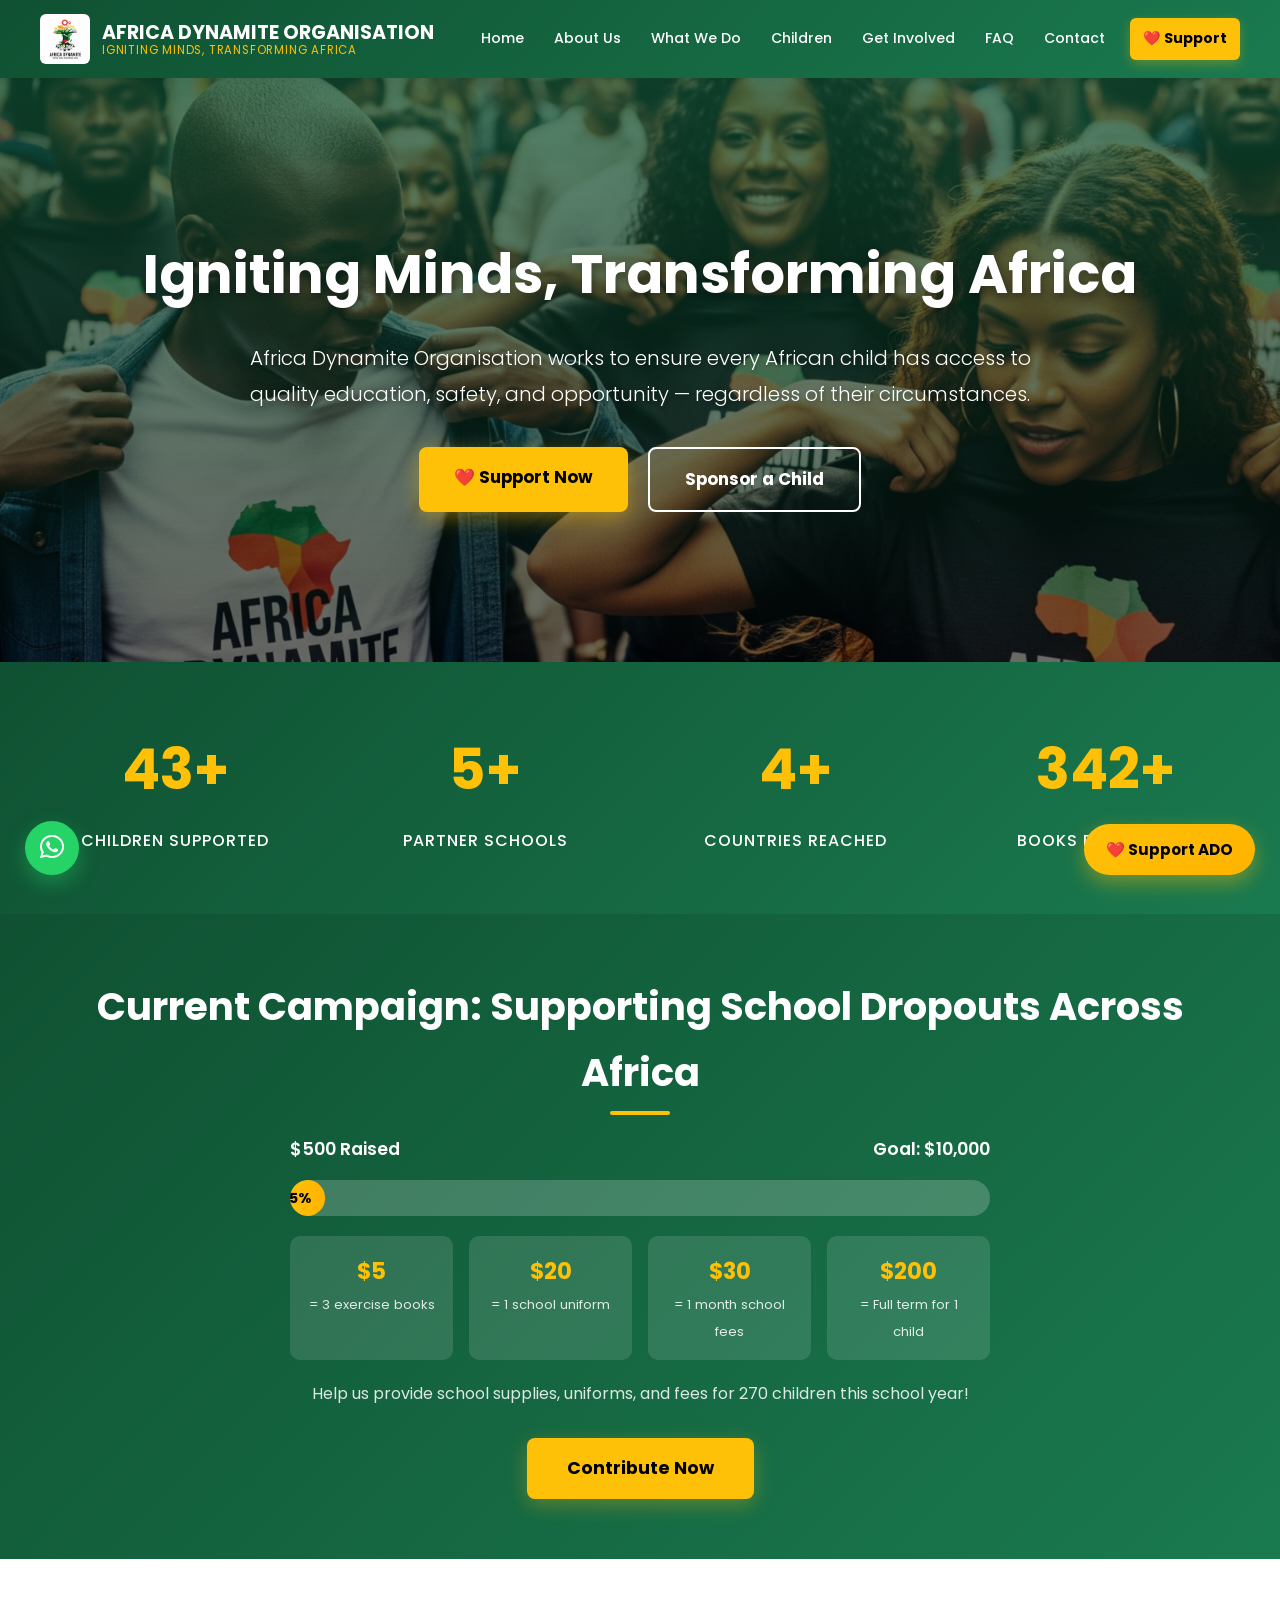
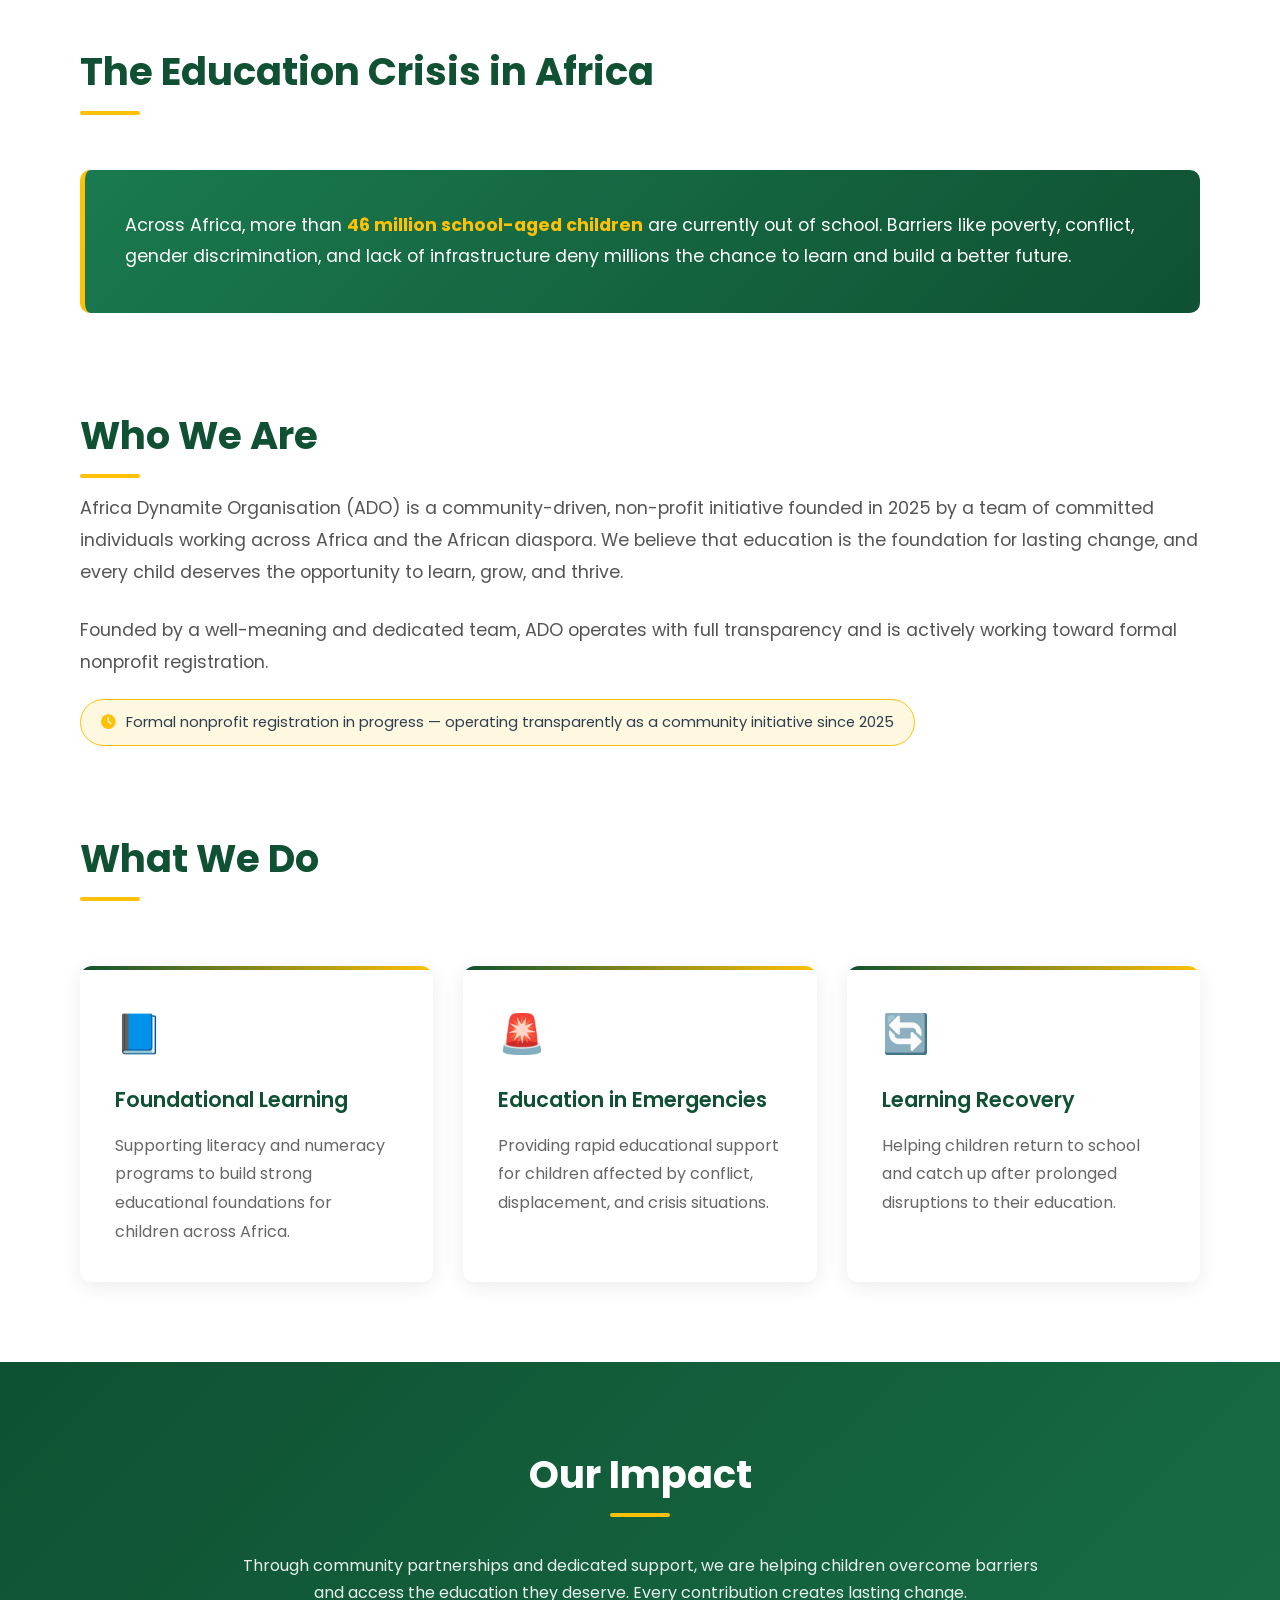
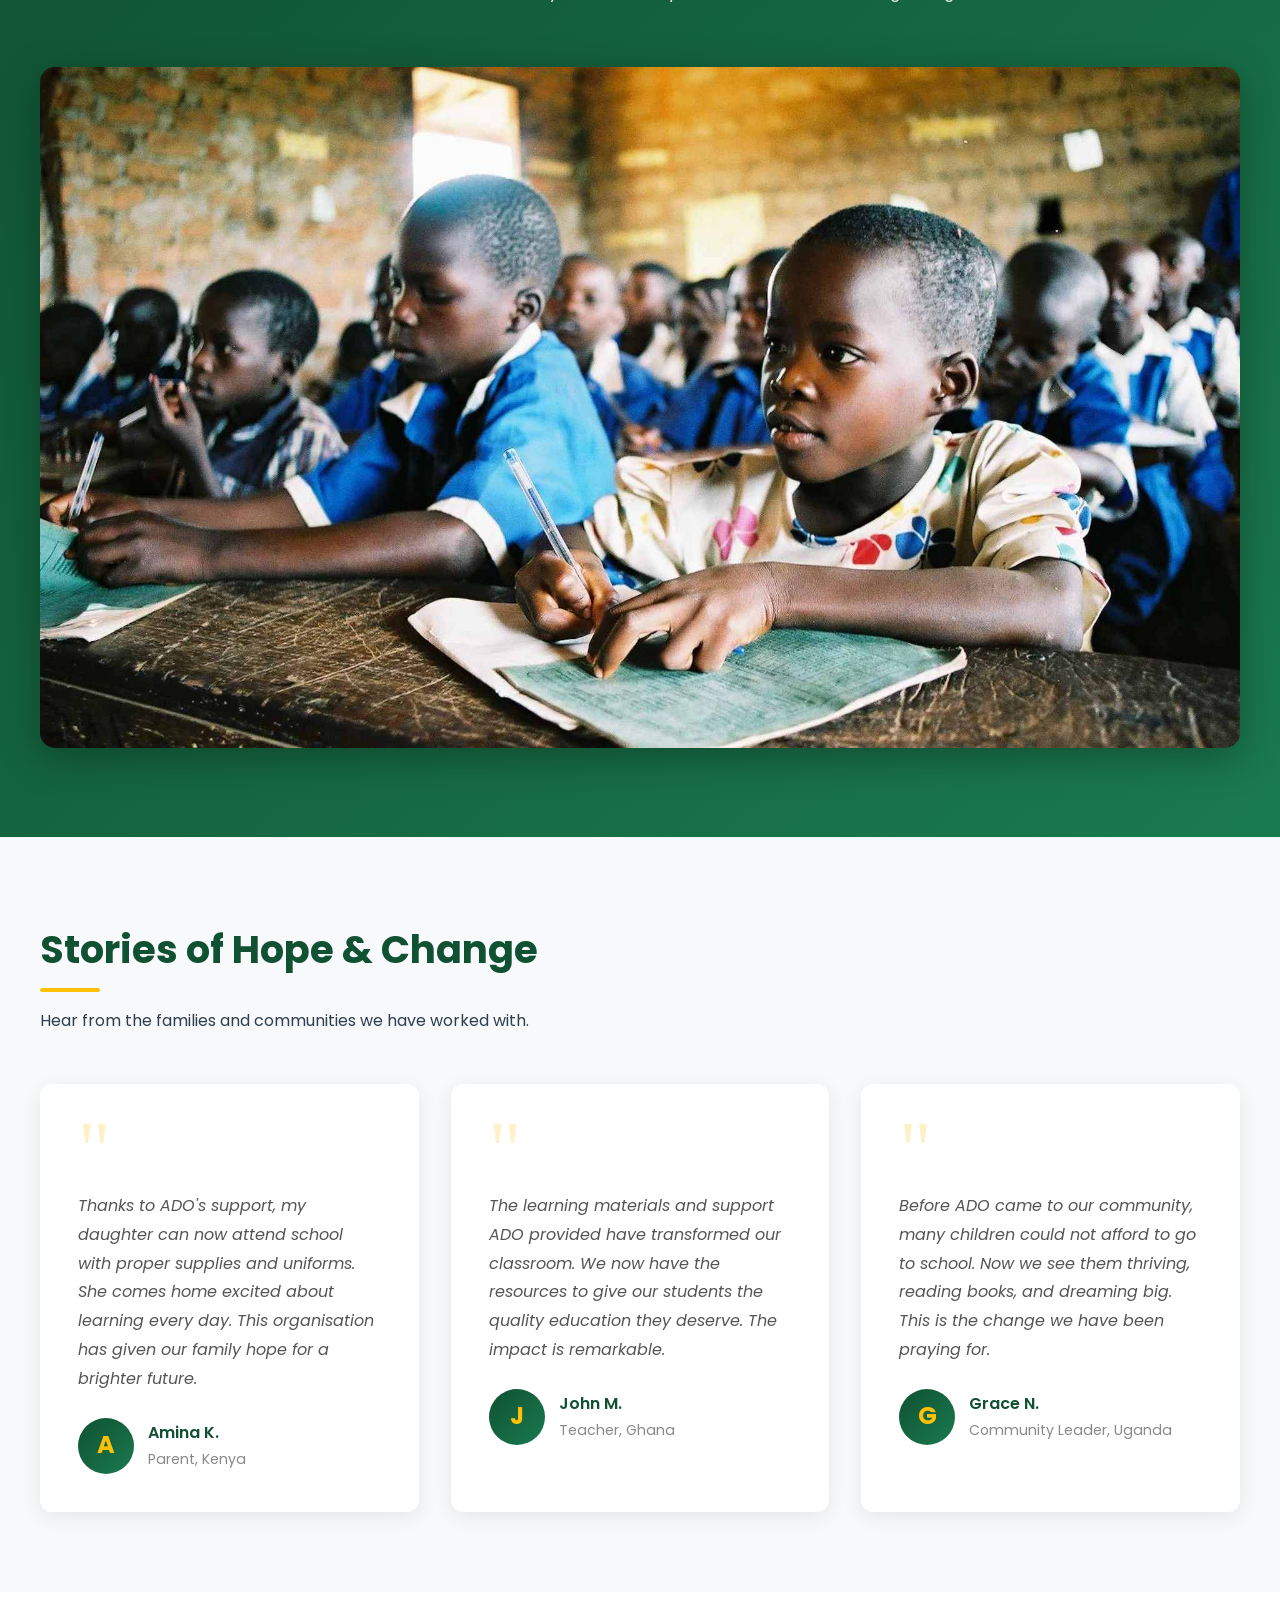
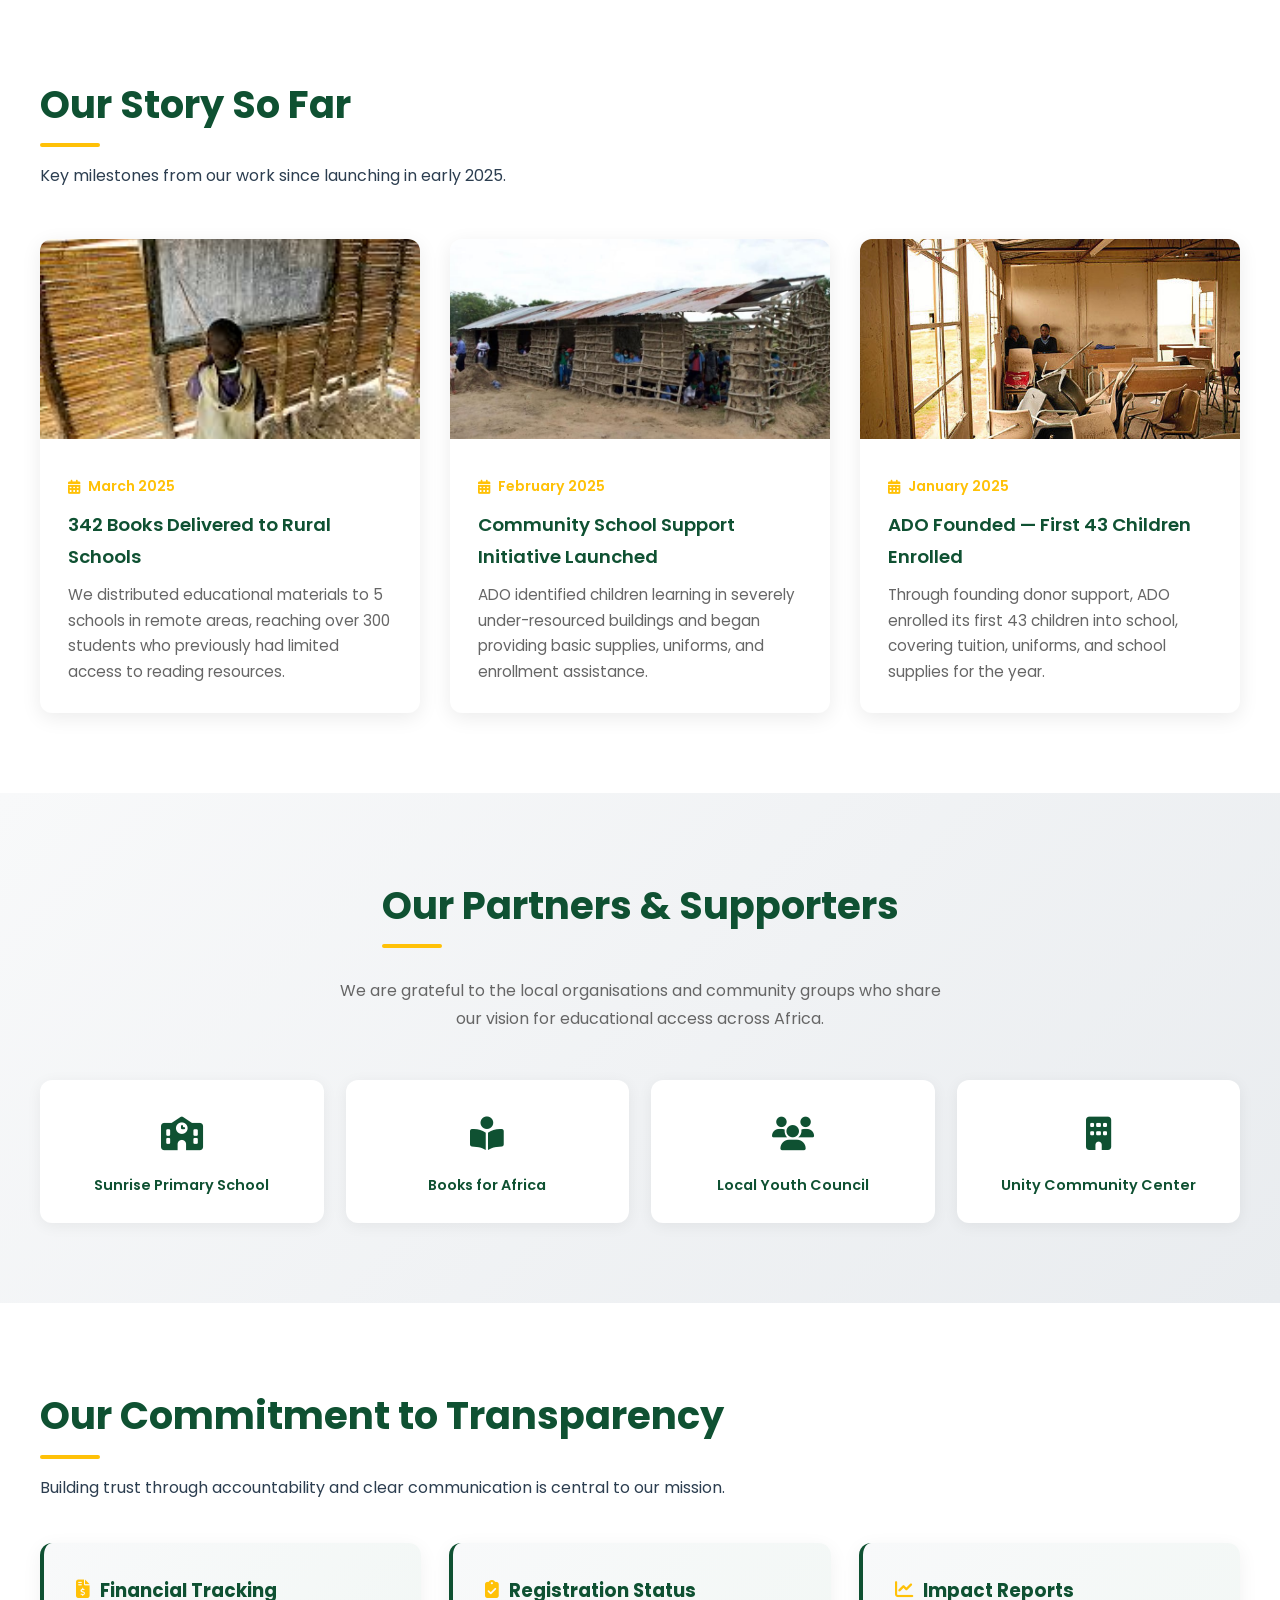
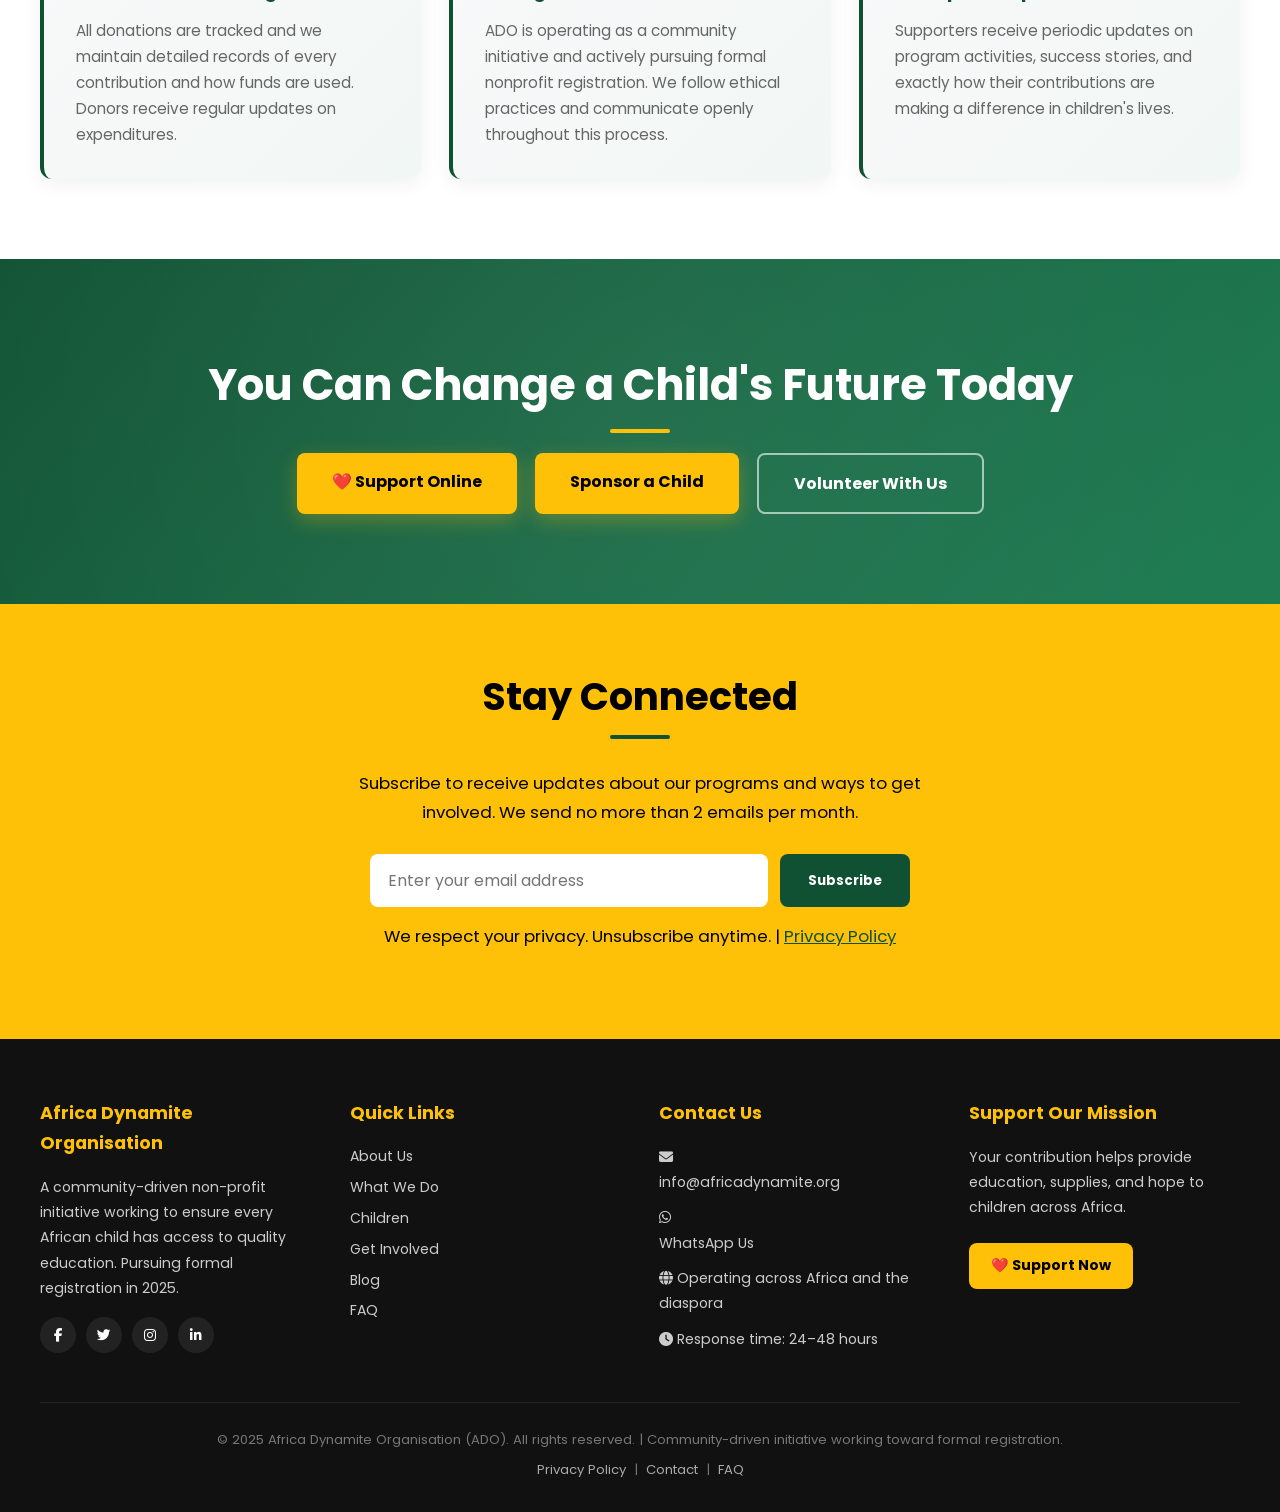
==== index.html @ 9c2671d1 "Update index.html" ====
<!DOCTYPE html>
<html lang="en">
<head>
  <meta charset="UTF-8" />
  <title>Africa Dynamite Organisation | Igniting Minds, Transforming Africa</title>
  <meta name="viewport" content="width=device-width, initial-scale=1.0" />
  <meta name="description" content="Africa Dynamite Organisation (ADO) — empowering African children through education. Founded 2025." />
  <link rel="icon" type="image/png" href="Image/logo.png">
  <link rel="preconnect" href="https://fonts.googleapis.com">
  <link rel="preconnect" href="https://fonts.gstatic.com" crossorigin>
  <link href="https://fonts.googleapis.com/css2?family=Poppins:wght@300;400;600;700&display=swap" rel="stylesheet">
  <link rel="stylesheet" href="https://cdnjs.cloudflare.com/ajax/libs/font-awesome/6.4.0/css/all.min.css">
  <style>
    *{margin:0;padding:0;box-sizing:border-box}
    body{font-family:'Poppins',sans-serif;color:#2c3e50;line-height:1.7;overflow-x:hidden}
    header{background:linear-gradient(135deg,#0f5132,#1a7a4f);color:#fff;padding:14px 40px;display:flex;align-items:center;justify-content:space-between;box-shadow:0 2px 15px rgba(0,0,0,.1);position:sticky;top:0;z-index:1000}
    .logo-wrapper{display:flex;align-items:center;gap:12px;text-decoration:none}
    .logo-wrapper img{height:50px;width:50px;object-fit:contain;border-radius:6px;background:#fff;padding:3px}
    .logo-text{font-weight:700;font-size:1.2rem;color:#fff;line-height:1.2}
    .logo-text span{display:block;font-size:0.72rem;font-weight:400;color:#ffc107;letter-spacing:.8px;text-transform:uppercase}
    nav{display:flex;align-items:center;gap:4px}
    nav a{color:#fff;padding:9px 13px;text-decoration:none;font-weight:500;font-size:.88rem;border-radius:6px;transition:all .3s}
    nav a:hover{background:rgba(255,255,255,.15);transform:translateY(-2px)}
    nav a.support-btn{background:#ffc107;color:#000;font-weight:700;margin-left:8px;box-shadow:0 4px 12px rgba(255,193,7,.3)}
    nav a.support-btn:hover{background:#ffb300;transform:translateY(-2px)}
    .hamburger{display:none;background:none;border:none;cursor:pointer;padding:5px}
    .hamburger span{display:block;width:24px;height:2px;background:#fff;margin:5px 0;border-radius:2px;transition:all .3s}
    .hero{background:linear-gradient(rgba(15,81,50,.72),rgba(0,0,0,.55)),url("Image/ado-team-hero.jpg") center/cover no-repeat;color:#fff;text-align:center;padding:150px 30px;position:relative}
    .hero-content{position:relative;z-index:1}
    .hero h1{font-size:3.4rem;margin-bottom:20px;font-weight:700;text-shadow:2px 4px 8px rgba(0,0,0,.3)}
    .hero p{font-size:1.25rem;max-width:800px;margin:0 auto 35px;line-height:1.8;text-shadow:1px 2px 4px rgba(0,0,0,.3);font-weight:300}
    .hero-buttons{display:flex;gap:20px;justify-content:center;flex-wrap:wrap}
    .hero-buttons a{display:inline-block;padding:16px 35px;font-weight:700;text-decoration:none;border-radius:8px;transition:all .3s;font-size:1.05rem}
    .hero-buttons a:first-child{background:#ffc107;color:#000;box-shadow:0 6px 20px rgba(255,193,7,.4)}
    .hero-buttons a:first-child:hover{background:#ffb300;transform:translateY(-3px)}
    .hero-buttons a:last-child{background:transparent;color:#fff;border:2px solid #fff}
    .hero-buttons a:last-child:hover{background:#fff;color:#0f5132;transform:translateY(-3px)}
    .impact-counter{background:linear-gradient(135deg,#0f5132,#1a7a4f);padding:60px 40px;display:grid;grid-template-columns:repeat(auto-fit,minmax(200px,1fr));gap:40px}
    .counter-item{text-align:center;color:#fff}
    .counter-number{font-size:3.5rem;font-weight:700;color:#ffc107;display:block;margin-bottom:10px}
    .counter-label{font-size:1rem;font-weight:500;text-transform:uppercase;letter-spacing:1px}
    .donation-progress{background:linear-gradient(135deg,#0f5132,#1a7a4f);padding:60px 40px;text-align:center;color:#fff}
    .donation-progress h2{color:#fff;display:inline-block;margin-bottom:30px}
    .donation-progress h2::after{background:#ffc107;left:50%;transform:translateX(-50%)}
    .progress-info{max-width:700px;margin:0 auto}
    .progress-stats{display:flex;justify-content:space-between;margin-bottom:15px;font-size:1.1rem;font-weight:600}
    .progress-bar-container{background:rgba(255,255,255,.2);height:36px;border-radius:20px;overflow:hidden;margin-bottom:20px}
    .progress-bar-fill{background:linear-gradient(90deg,#ffc107,#ffb300);height:100%;border-radius:20px;display:flex;align-items:center;justify-content:flex-end;padding-right:14px;font-weight:700;color:#000;font-size:.9rem}
    .progress-breakdown{display:grid;grid-template-columns:repeat(auto-fit,minmax(150px,1fr));gap:16px;margin:20px 0}
    .breakdown-item{background:rgba(255,255,255,.12);padding:16px;border-radius:10px}
    .breakdown-item .amount{font-size:1.4rem;font-weight:700;color:#ffc107;display:block}
    .breakdown-item .label{font-size:.82rem;color:rgba(255,255,255,.85)}
    .progress-cta{display:inline-block;padding:16px 40px;background:#ffc107;color:#000;font-weight:700;text-decoration:none;border-radius:8px;transition:all .3s;box-shadow:0 6px 20px rgba(255,193,7,.3);font-size:1.1rem;margin-top:10px}
    .progress-cta:hover{background:#ffb300;transform:translateY(-3px)}
    .section-wrap{padding:80px 40px;max-width:1200px;margin:auto}
    h2{color:#0f5132;margin-bottom:25px;font-size:2.4rem;font-weight:700;position:relative;display:inline-block}
    h2::after{content:'';position:absolute;bottom:-10px;left:0;width:60px;height:4px;background:#ffc107;border-radius:2px}
    .section-wrap > p,.section-wrap p{font-size:1.1rem;line-height:1.8;color:#555}
    .crisis-box{background:linear-gradient(135deg,#1a7a4f,#0f5132);border-left:5px solid #ffc107;padding:40px;border-radius:10px;margin:40px 0}
    .crisis-box p{color:#fff}
    .crisis-box strong{color:#ffc107}
    .reg-badge{display:inline-flex;align-items:center;gap:10px;background:rgba(255,193,7,.12);border:1px solid #ffc107;border-radius:30px;padding:10px 20px;margin-top:20px;font-size:.92rem;color:#2c3e50}
    .reg-badge i{color:#ffc107}
    .programs{display:grid;grid-template-columns:repeat(auto-fit,minmax(280px,1fr));gap:30px;margin-top:50px}
    .card{padding:35px;border-radius:12px;background:#fff;box-shadow:0 5px 20px rgba(0,0,0,.08);transition:all .3s;position:relative;overflow:hidden}
    .card::before{content:'';position:absolute;top:0;left:0;width:100%;height:4px;background:linear-gradient(90deg,#0f5132,#ffc107)}
    .card:hover{transform:translateY(-8px);box-shadow:0 12px 30px rgba(0,0,0,.15)}
    .card-icon{font-size:2.4rem;margin-bottom:16px;display:block}
    .card h3{color:#0f5132;font-size:1.3rem;margin-bottom:14px;font-weight:600}
    .card p{color:#666;font-size:1rem;margin:0}
    .impact-section{background:linear-gradient(135deg,#0f5132,#1a7a4f);color:#fff;text-align:center;padding:80px 40px}
    .impact-section h2{color:#fff}
    .impact-section h2::after{background:#ffc107;left:50%;transform:translateX(-50%)}
    .impact-section p{color:rgba(255,255,255,.9);max-width:800px;margin:20px auto}
    .impact-section img{max-width:100%;border-radius:15px;margin-top:40px;box-shadow:0 10px 40px rgba(0,0,0,.3)}
    .testimonials-section{background:#f8f9fa;padding:80px 40px}
    .testimonials-inner{max-width:1200px;margin:auto}
    .testimonials-grid{display:grid;grid-template-columns:repeat(auto-fit,minmax(300px,1fr));gap:32px;margin-top:50px}
    .testimonial-card{background:#fff;padding:38px;border-radius:12px;box-shadow:0 5px 20px rgba(0,0,0,.08);transition:all .3s}
    .testimonial-card:hover{transform:translateY(-5px);box-shadow:0 12px 30px rgba(0,0,0,.14)}
    .quote-mark{font-size:5rem;color:#ffc107;opacity:.22;font-family:Georgia,serif;line-height:.7;display:block;margin-bottom:14px}
    .testimonial-text{font-style:italic;color:#555;margin-bottom:24px;font-size:1rem;line-height:1.8}
    .testimonial-author{display:flex;align-items:center;gap:14px}
    .author-avatar{width:56px;height:56px;border-radius:50%;background:linear-gradient(135deg,#0f5132,#1a7a4f);display:flex;align-items:center;justify-content:center;color:#ffc107;font-size:1.5rem;font-weight:700;flex-shrink:0}
    .author-info h4{color:#0f5132;font-size:1rem;margin-bottom:2px;font-weight:600}
    .author-info p{color:#888;font-size:.88rem;margin:0}
    .news-section{background:#fff;padding:80px 40px}
    .news-inner{max-width:1200px;margin:auto}
    .news-grid{display:grid;grid-template-columns:repeat(auto-fit,minmax(300px,1fr));gap:30px;margin-top:50px}
    .news-card{background:#fff;border-radius:12px;overflow:hidden;box-shadow:0 5px 20px rgba(0,0,0,.08);transition:all .3s}
    .news-card:hover{transform:translateY(-5px);box-shadow:0 12px 30px rgba(0,0,0,.15)}
    .news-card img{width:100%;height:200px;object-fit:cover}
    .news-card-content{padding:28px}
    .news-date{color:#ffc107;font-size:.88rem;font-weight:600;margin-bottom:10px;display:flex;align-items:center;gap:8px}
    .news-card h3{color:#0f5132;font-size:1.15rem;margin-bottom:10px;font-weight:600}
    .news-card p{color:#666;font-size:.95rem;line-height:1.7;margin:0}
    .partners-section{background:linear-gradient(135deg,#f8f9fa,#e9ecef);padding:80px 40px;text-align:center}
    .partners-inner{max-width:1200px;margin:auto}
    .partners-grid{display:grid;grid-template-columns:repeat(auto-fit,minmax(170px,1fr));gap:22px;margin-top:48px}
    .partner-item{background:#fff;padding:26px 18px;border-radius:12px;box-shadow:0 3px 15px rgba(0,0,0,.06);transition:all .3s;display:flex;flex-direction:column;align-items:center;min-height:120px;justify-content:center}
    .partner-item:hover{transform:translateY(-5px);box-shadow:0 8px 25px rgba(0,0,0,.12)}
    .partner-logo{font-size:2.1rem;color:#0f5132;margin-bottom:10px}
    .partner-name{color:#0f5132;font-weight:600;font-size:.9rem;text-align:center}
    .transparency-section{background:#fff;padding:80px 40px}
    .transparency-inner{max-width:1200px;margin:auto}
    .transparency-grid{display:grid;grid-template-columns:repeat(auto-fit,minmax(280px,1fr));gap:28px;margin-top:42px}
    .transparency-card{background:linear-gradient(135deg,#f8f9fa,#f1f7f4);padding:32px;border-radius:12px;box-shadow:0 5px 20px rgba(0,0,0,.06);border-left:4px solid #0f5132}
    .transparency-card h3{color:#0f5132;font-size:1.15rem;margin-bottom:12px;display:flex;align-items:center;gap:10px}
    .transparency-card h3 i{color:#ffc107}
    .transparency-card p{color:#666;font-size:.95rem;line-height:1.7;margin:0}
    .cta-section{background:linear-gradient(135deg,#0f5132,#1a7a4f);color:#fff;text-align:center;padding:90px 40px;position:relative;overflow:hidden}
    .cta-section::before{content:'';position:absolute;top:-50%;right:-50%;width:200%;height:200%;background:radial-gradient(circle,rgba(255,255,255,.07) 0%,transparent 70%);animation:pulse 15s infinite}
    @keyframes pulse{0%,100%{transform:scale(1);opacity:.5}50%{transform:scale(1.1);opacity:.3}}
    .cta-section h2{color:#fff;font-size:2.7rem;margin-bottom:30px;position:relative;z-index:1}
    .cta-section h2::after{background:#ffc107;left:50%;transform:translateX(-50%)}
    .cta-buttons{display:flex;gap:18px;justify-content:center;flex-wrap:wrap;position:relative;z-index:1}
    .cta-buttons a{display:inline-block;padding:15px 35px;font-weight:700;text-decoration:none;border-radius:8px;transition:all .3s;background:#ffc107;color:#000;box-shadow:0 6px 20px rgba(255,193,7,.3)}
    .cta-buttons a:hover{background:#ffb300;transform:translateY(-3px)}
    .cta-buttons a.outline{background:transparent;color:#fff;border:2px solid rgba(255,255,255,.6);box-shadow:none}
    .cta-buttons a.outline:hover{background:rgba(255,255,255,.12)}
    .newsletter{background:#ffc107;padding:60px 40px;text-align:center}
    .newsletter h2{color:#000;display:inline-block}
    .newsletter h2::after{background:#0f5132;left:50%;transform:translateX(-50%)}
    .newsletter>p{color:#000;font-size:1.05rem;margin:15px auto 28px;max-width:580px}
    .newsletter-form{max-width:540px;margin:0 auto;display:flex;gap:12px}
    .newsletter-form input{flex:1;padding:14px 18px;border:none;border-radius:8px;font-size:1rem;font-family:'Poppins',sans-serif}
    .newsletter-form button{padding:14px 28px;background:#0f5132;color:#fff;border:none;border-radius:8px;font-weight:700;cursor:pointer;font-family:'Poppins',sans-serif;transition:all .3s;white-space:nowrap}
    .newsletter-form button:hover{background:#1a7a4f;transform:translateY(-2px)}
    .newsletter-note{color:rgba(0,0,0,.6);font-size:.82rem;margin-top:12px}
    .newsletter-note a{color:#0f5132}
    footer{background:#111;color:#ccc;padding:60px 40px 30px}
    .footer-content{display:grid;grid-template-columns:repeat(auto-fit,minmax(210px,1fr));gap:38px;max-width:1200px;margin:0 auto 40px}
    .footer-section h3{color:#ffc107;margin-bottom:16px;font-size:1.1rem}
    .footer-section p{font-size:.88rem;line-height:1.8;margin-bottom:10px}
    .footer-section a{color:#ccc;text-decoration:none;display:block;margin-bottom:7px;font-size:.88rem;transition:color .3s}
    .footer-section a:hover{color:#ffc107}
    .social-links{display:flex;gap:10px;margin-top:16px}
    .social-links a{width:36px;height:36px;background:#222;border-radius:50%;display:flex;align-items:center;justify-content:center;color:#fff;transition:all .3s;font-size:.85rem}
    .social-links a:hover{background:#ffc107;color:#000;transform:translateY(-3px)}
    .footer-bottom{text-align:center;padding-top:26px;border-top:1px solid #222;color:#777;font-size:.82rem}
    .footer-bottom a{color:#aaa;text-decoration:none}
    .footer-bottom a:hover{color:#ffc107}
    .sticky-support{position:fixed;right:25px;bottom:25px;z-index:9999}
    .sticky-support button{background:linear-gradient(135deg,#ffc107,#ffb300);color:#000;border:none;padding:14px 22px;font-size:.95rem;font-weight:700;border-radius:50px;cursor:pointer;box-shadow:0 8px 20px rgba(255,193,7,.4);transition:all .3s;font-family:'Poppins',sans-serif}
    .sticky-support button:hover{transform:translateY(-3px);box-shadow:0 12px 28px rgba(255,193,7,.5)}
    .sticky-whatsapp{position:fixed;left:25px;bottom:25px;z-index:9999}
    .sticky-whatsapp a{display:flex;align-items:center;justify-content:center;width:54px;height:54px;background:#25D366;color:#fff;border-radius:50%;font-size:1.7rem;box-shadow:0 8px 20px rgba(37,211,102,.4);transition:all .3s;text-decoration:none}
    .sticky-whatsapp a:hover{background:#128C7E;transform:translateY(-3px)}
    @media(max-width:900px){nav{display:none}nav.open{display:flex;flex-direction:column;position:absolute;top:100%;left:0;right:0;background:#0a3d21;padding:15px 20px;gap:5px;box-shadow:0 10px 20px rgba(0,0,0,.3)}nav.open a{padding:12px 16px}nav.open a.support-btn{margin-left:0;margin-top:5px}.hamburger{display:block}header{position:relative;padding:14px 20px}}
    @media(max-width:768px){.hero{padding:90px 20px}.hero h1{font-size:2rem}.hero p{font-size:1rem}.hero-buttons{flex-direction:column;align-items:center}.hero-buttons a{width:100%;max-width:300px;text-align:center}.impact-counter{grid-template-columns:repeat(2,1fr);gap:25px;padding:40px 20px}.counter-number{font-size:2.5rem}h2{font-size:1.8rem}.section-wrap,.testimonials-section,.news-section,.partners-section,.transparency-section{padding:60px 20px}.testimonials-grid,.news-grid,.partners-grid,.transparency-grid,.programs{grid-template-columns:1fr}.progress-breakdown{grid-template-columns:repeat(2,1fr)}.cta-section h2{font-size:2rem}.cta-buttons{flex-direction:column;align-items:center}.cta-buttons a{width:100%;max-width:300px;text-align:center}.newsletter-form{flex-direction:column}.footer-content{grid-template-columns:1fr;gap:26px}}
    @media(max-width:480px){.hero h1{font-size:1.7rem}h2{font-size:1.5rem}.impact-counter{grid-template-columns:1fr}.progress-breakdown{grid-template-columns:1fr}}
  </style>
</head>
<body>

<header>
  <a href="index.html" class="logo-wrapper">
    <img src="Image/logo.png" alt="Africa Dynamite Organisation Logo">
    <div class="logo-text">AFRICA DYNAMITE ORGANISATION
      <span>Igniting Minds, Transforming Africa</span>
    </div>
  </a>
  <button class="hamburger" id="hamburgerBtn" aria-label="Open menu">
    <span></span><span></span><span></span>
  </button>
  <nav id="mainNav">
    <a href="index.html">Home</a>
    <a href="about.html">About Us</a>
    <a href="what-we-do.html">What We Do</a>
    <a href="children.html">Children</a>
    <a href="get-involved.html">Get Involved</a>
    <a href="faq.html">FAQ</a>
    <a href="contact.html">Contact</a>
    <a href="support.html" class="support-btn">❤️ Support</a>
  </nav>
</header>

<section class="hero">
  <div class="hero-content">
    <h1>Igniting Minds, Transforming Africa</h1>
    <p>Africa Dynamite Organisation works to ensure every African child has access to quality education, safety, and opportunity — regardless of their circumstances.</p>
    <div class="hero-buttons">
      <a href="support.html">❤️ Support Now</a>
      <a href="children.html">Sponsor a Child</a>
    </div>
  </div>
</section>

<!-- COUNTERS — targets aligned with milestone content:
     43 children enrolled (Jan 2025) + ongoing = 43
     5 schools reached (March 2025 milestone)
     4 countries named in stories: Nigeria, Kenya, Somalia, Uganda
     342 books delivered (March 2025 milestone) -->
<div class="impact-counter">
  <div class="counter-item">
    <span class="counter-number" data-target="43">0</span>
    <span class="counter-label">Children Supported</span>
  </div>
  <div class="counter-item">
    <span class="counter-number" data-target="5">0</span>
    <span class="counter-label">Partner Schools</span>
  </div>
  <div class="counter-item">
    <span class="counter-number" data-target="4">0</span>
    <span class="counter-label">Countries Reached</span>
  </div>
  <div class="counter-item">
    <span class="counter-number" data-target="342">0</span>
    <span class="counter-label">Books Distributed</span>
  </div>
</div>

<section class="donation-progress">
  <h2>Current Campaign: Supporting School Dropouts Across Africa</h2>
  <div class="progress-info">
    <div class="progress-stats"><span>$500 Raised</span><span>Goal: $10,000</span></div>
    <div class="progress-bar-container"><div class="progress-bar-fill" style="width:5%">5%</div></div>
    <div class="progress-breakdown">
      <div class="breakdown-item"><span class="amount">$5</span><span class="label">= 3 exercise books</span></div>
      <div class="breakdown-item"><span class="amount">$20</span><span class="label">= 1 school uniform</span></div>
      <div class="breakdown-item"><span class="amount">$30</span><span class="label">= 1 month school fees</span></div>
      <div class="breakdown-item"><span class="amount">$200</span><span class="label">= Full term for 1 child</span></div>
    </div>
    <p style="color:rgba(255,255,255,.85);margin-bottom:20px">Help us provide school supplies, uniforms, and fees for 270 children this school year!</p>
    <a href="support.html" class="progress-cta">Contribute Now</a>
  </div>
</section>

<div class="section-wrap">
  <h2>The Education Crisis in Africa</h2>
  <div class="crisis-box">
    <p>Across Africa, more than <strong>46 million school-aged children</strong> are currently out of school. Barriers like poverty, conflict, gender discrimination, and lack of infrastructure deny millions the chance to learn and build a better future.</p>
  </div>
  <h2 style="margin-top:50px">Who We Are</h2>
  <p>Africa Dynamite Organisation (ADO) is a community-driven, non-profit initiative founded in 2025 by a team of committed individuals working across Africa and the African diaspora. We believe that education is the foundation for lasting change, and every child deserves the opportunity to learn, grow, and thrive.</p>
  <br><p>Founded by a well-meaning and dedicated team, ADO operates with full transparency and is actively working toward formal nonprofit registration.</p>
  <div class="reg-badge"><i class="fas fa-clock"></i> Formal nonprofit registration in progress — operating transparently as a community initiative since 2025</div>
</div>

<div class="section-wrap" style="padding-top:0">
  <h2>What We Do</h2>
  <div class="programs">
    <div class="card"><span class="card-icon">📘</span><h3>Foundational Learning</h3><p>Supporting literacy and numeracy programs to build strong educational foundations for children across Africa.</p></div>
    <div class="card"><span class="card-icon">🚨</span><h3>Education in Emergencies</h3><p>Providing rapid educational support for children affected by conflict, displacement, and crisis situations.</p></div>
    <div class="card"><span class="card-icon">🔄</span><h3>Learning Recovery</h3><p>Helping children return to school and catch up after prolonged disruptions to their education.</p></div>
  </div>
</div>

<section class="impact-section">
  <h2>Our Impact</h2>
  <p>Through community partnerships and dedicated support, we are helping children overcome barriers and access the education they deserve. Every contribution creates lasting change.</p>
  <img src="Image/out3.jpg" alt="Children studying in a classroom supported by ADO">
</section>

<section class="testimonials-section">
  <div class="testimonials-inner">
    <h2>Stories of Hope &amp; Change</h2>
    <p>Hear from the families and communities we have worked with.</p>
    <div class="testimonials-grid">
      <div class="testimonial-card">
        <span class="quote-mark">"</span>
        <p class="testimonial-text">Thanks to ADO's support, my daughter can now attend school with proper supplies and uniforms. She comes home excited about learning every day. This organisation has given our family hope for a brighter future.</p>
        <div class="testimonial-author"><div class="author-avatar">A</div><div class="author-info"><h4>Amina K.</h4><p>Parent, Kenya</p></div></div>
      </div>
      <div class="testimonial-card">
        <span class="quote-mark">"</span>
        <p class="testimonial-text">The learning materials and support ADO provided have transformed our classroom. We now have the resources to give our students the quality education they deserve. The impact is remarkable.</p>
        <div class="testimonial-author"><div class="author-avatar">J</div><div class="author-info"><h4>John M.</h4><p>Teacher, Ghana</p></div></div>
      </div>
      <div class="testimonial-card">
        <span class="quote-mark">"</span>
        <p class="testimonial-text">Before ADO came to our community, many children could not afford to go to school. Now we see them thriving, reading books, and dreaming big. This is the change we have been praying for.</p>
        <div class="testimonial-author"><div class="author-avatar">G</div><div class="author-info"><h4>Grace N.</h4><p>Community Leader, Uganda</p></div></div>
      </div>
    </div>
  </div>
</section>

<section class="news-section">
  <div class="news-inner">
    <h2>Our Story So Far</h2>
    <p>Key milestones from our work since launching in early 2025.</p>
    <div class="news-grid">
      <div class="news-card"><img src="Image/out1.jpg" alt="Books distributed to rural schools"><div class="news-card-content"><div class="news-date"><i class="fas fa-calendar-alt"></i> March 2025</div><h3>342 Books Delivered to Rural Schools</h3><p>We distributed educational materials to 5 schools in remote areas, reaching over 300 students who previously had limited access to reading resources.</p></div></div>
      <div class="news-card"><img src="Image/build.jpg" alt="Community school supported by ADO"><div class="news-card-content"><div class="news-date"><i class="fas fa-calendar-alt"></i> February 2025</div><h3>Community School Support Initiative Launched</h3><p>ADO identified children learning in severely under-resourced buildings and began providing basic supplies, uniforms, and enrollment assistance.</p></div></div>
      <div class="news-card"><img src="Image/out2.jpg" alt="First children enrolled by ADO"><div class="news-card-content"><div class="news-date"><i class="fas fa-calendar-alt"></i> January 2025</div><h3>ADO Founded — First 43 Children Enrolled</h3><p>Through founding donor support, ADO enrolled its first 43 children into school, covering tuition, uniforms, and school supplies for the year.</p></div></div>
    </div>
  </div>
</section>

<section class="partners-section">
  <div class="partners-inner">
    <h2>Our Partners &amp; Supporters</h2>
    <p style="color:#666;max-width:620px;margin:14px auto 0">We are grateful to the local organisations and community groups who share our vision for educational access across Africa.</p>
    <div class="partners-grid">
      <div class="partner-item"><div class="partner-logo"><i class="fas fa-school"></i></div><div class="partner-name">Sunrise Primary School</div></div>
      <div class="partner-item"><div class="partner-logo"><i class="fas fa-book-reader"></i></div><div class="partner-name">Books for Africa</div></div>
      <div class="partner-item"><div class="partner-logo"><i class="fas fa-users"></i></div><div class="partner-name">Local Youth Council</div></div>
      <div class="partner-item"><div class="partner-logo"><i class="fas fa-building"></i></div><div class="partner-name">Unity Community Center</div></div>
    </div>
  </div>
</section>

<section class="transparency-section">
  <div class="transparency-inner">
    <h2>Our Commitment to Transparency</h2>
    <p>Building trust through accountability and clear communication is central to our mission.</p>
    <div class="transparency-grid">
      <div class="transparency-card"><h3><i class="fas fa-file-invoice-dollar"></i> Financial Tracking</h3><p>All donations are tracked and we maintain detailed records of every contribution and how funds are used. Donors receive regular updates on expenditures.</p></div>
      <div class="transparency-card"><h3><i class="fas fa-clipboard-check"></i> Registration Status</h3><p>ADO is operating as a community initiative and actively pursuing formal nonprofit registration. We follow ethical practices and communicate openly throughout this process.</p></div>
      <div class="transparency-card"><h3><i class="fas fa-chart-line"></i> Impact Reports</h3><p>Supporters receive periodic updates on program activities, success stories, and exactly how their contributions are making a difference in children's lives.</p></div>
    </div>
  </div>
</section>

<section class="cta-section">
  <h2>You Can Change a Child's Future Today</h2>
  <div class="cta-buttons">
    <a href="support.html">❤️ Support Online</a>
    <a href="children.html">Sponsor a Child</a>
    <a href="get-involved.html" class="outline">Volunteer With Us</a>
  </div>
</section>

<section class="newsletter">
  <h2>Stay Connected</h2>
  <p>Subscribe to receive updates about our programs and ways to get involved. We send no more than 2 emails per month.</p>
  <form class="newsletter-form" action="https://formspree.io/f/africadynamite25" method="POST">
    <input type="email" name="email" placeholder="Enter your email address" required>
    <button type="submit">Subscribe</button>
  </form>
  <p class="newsletter-note">We respect your privacy. Unsubscribe anytime. | <a href="privacy.html">Privacy Policy</a></p>
</section>

<footer>
  <div class="footer-content">
    <div class="footer-section">
      <h3>Africa Dynamite Organisation</h3>
      <p>A community-driven non-profit initiative working to ensure every African child has access to quality education. Pursuing formal registration in 2025.</p>
      <div class="social-links">
        <a href="https://facebook.com/africadynamiteorganisation" target="_blank" aria-label="Facebook"><i class="fab fa-facebook-f"></i></a>
        <a href="https://twitter.com/africadynamite" target="_blank" aria-label="Twitter"><i class="fab fa-twitter"></i></a>
        <a href="https://instagram.com/africadynamiteorganisation" target="_blank" aria-label="Instagram"><i class="fab fa-instagram"></i></a>
        <a href="https://linkedin.com/company/africa-dynamite-organisation" target="_blank" aria-label="LinkedIn"><i class="fab fa-linkedin-in"></i></a>
      </div>
    </div>
    <div class="footer-section">
      <h3>Quick Links</h3>
      <a href="about.html">About Us</a>
      <a href="what-we-do.html">What We Do</a>
      <a href="children.html">Children</a>
      <a href="get-involved.html">Get Involved</a>
      <a href="blog.html">Blog</a>
      <a href="faq.html">FAQ</a>
    </div>
    <div class="footer-section">
      <h3>Contact Us</h3>
      <p><i class="fas fa-envelope"></i> <a href="mailto:info@africadynamite.org">info@africadynamite.org</a></p>
      <p><i class="fab fa-whatsapp"></i> <a href="https://wa.me/237676092268" target="_blank">WhatsApp Us</a></p>
      <p><i class="fas fa-globe"></i> Operating across Africa and the diaspora</p>
      <p><i class="fas fa-clock"></i> Response time: 24–48 hours</p>
    </div>
    <div class="footer-section">
      <h3>Support Our Mission</h3>
      <p>Your contribution helps provide education, supplies, and hope to children across Africa.</p>
      <a href="support.html" style="display:inline-block;margin-top:12px;padding:11px 22px;background:#ffc107;color:#000;border-radius:8px;font-weight:700">❤️ Support Now</a>
    </div>
  </div>
  <div class="footer-bottom">
    <p>© 2025 Africa Dynamite Organisation (ADO). All rights reserved. | Community-driven initiative working toward formal registration.</p>
    <p style="margin-top:8px"><a href="privacy.html">Privacy Policy</a> &nbsp;|&nbsp; <a href="contact.html">Contact</a> &nbsp;|&nbsp; <a href="faq.html">FAQ</a></p>
  </div>
</footer>

<div class="sticky-support">
  <form action="https://www.paypal.com/cgi-bin/webscr" method="post" target="_blank">
    <input type="hidden" name="cmd" value="_xclick">
    <input type="hidden" name="business" value="africadynamite25@gmail.com">
    <input type="hidden" name="item_name" value="Support for Africa Dynamite Organisation">
    <input type="hidden" name="currency_code" value="USD">
    <input type="hidden" name="no_shipping" value="1">
    <input type="hidden" name="return" value="https://africady.mbahedwin0.workers.dev/thank-you.html">
    <input type="hidden" name="cancel_return" value="https://africady.mbahedwin0.workers.dev/support.html">
    <button type="submit">❤️ Support ADO</button>
  </form>
</div>
<div class="sticky-whatsapp">
  <a href="https://wa.me/237676092268" target="_blank" aria-label="WhatsApp"><i class="fab fa-whatsapp"></i></a>
</div>

<script>
  document.getElementById('hamburgerBtn').addEventListener('click', function() {
    document.getElementById('mainNav').classList.toggle('open');
  });

  function animateCounter(el) {
    var target = parseInt(el.getAttribute('data-target'));
    var duration = 2000;
    var step = target / (duration / 16);
    var cur = 0;
    var timer = setInterval(function() {
      cur += step;
      if (cur >= target) {
        el.textContent = target.toLocaleString() + '+';
        clearInterval(timer);
      } else {
        el.textContent = Math.floor(cur).toLocaleString();
      }
    }, 16);
  }

  var counterSection = document.querySelector('.impact-counter');
  if (counterSection) {
    var triggered = false;
    var obs = new IntersectionObserver(function(entries) {
      entries.forEach(function(e) {
        if (e.isIntersecting && !triggered) {
          triggered = true;
          e.target.querySelectorAll('.counter-number').forEach(function(c) {
            animateCounter(c);
          });
        }
      });
    }, { threshold: 0.3 });
    obs.observe(counterSection);
  }
</script>
</body>
</html>
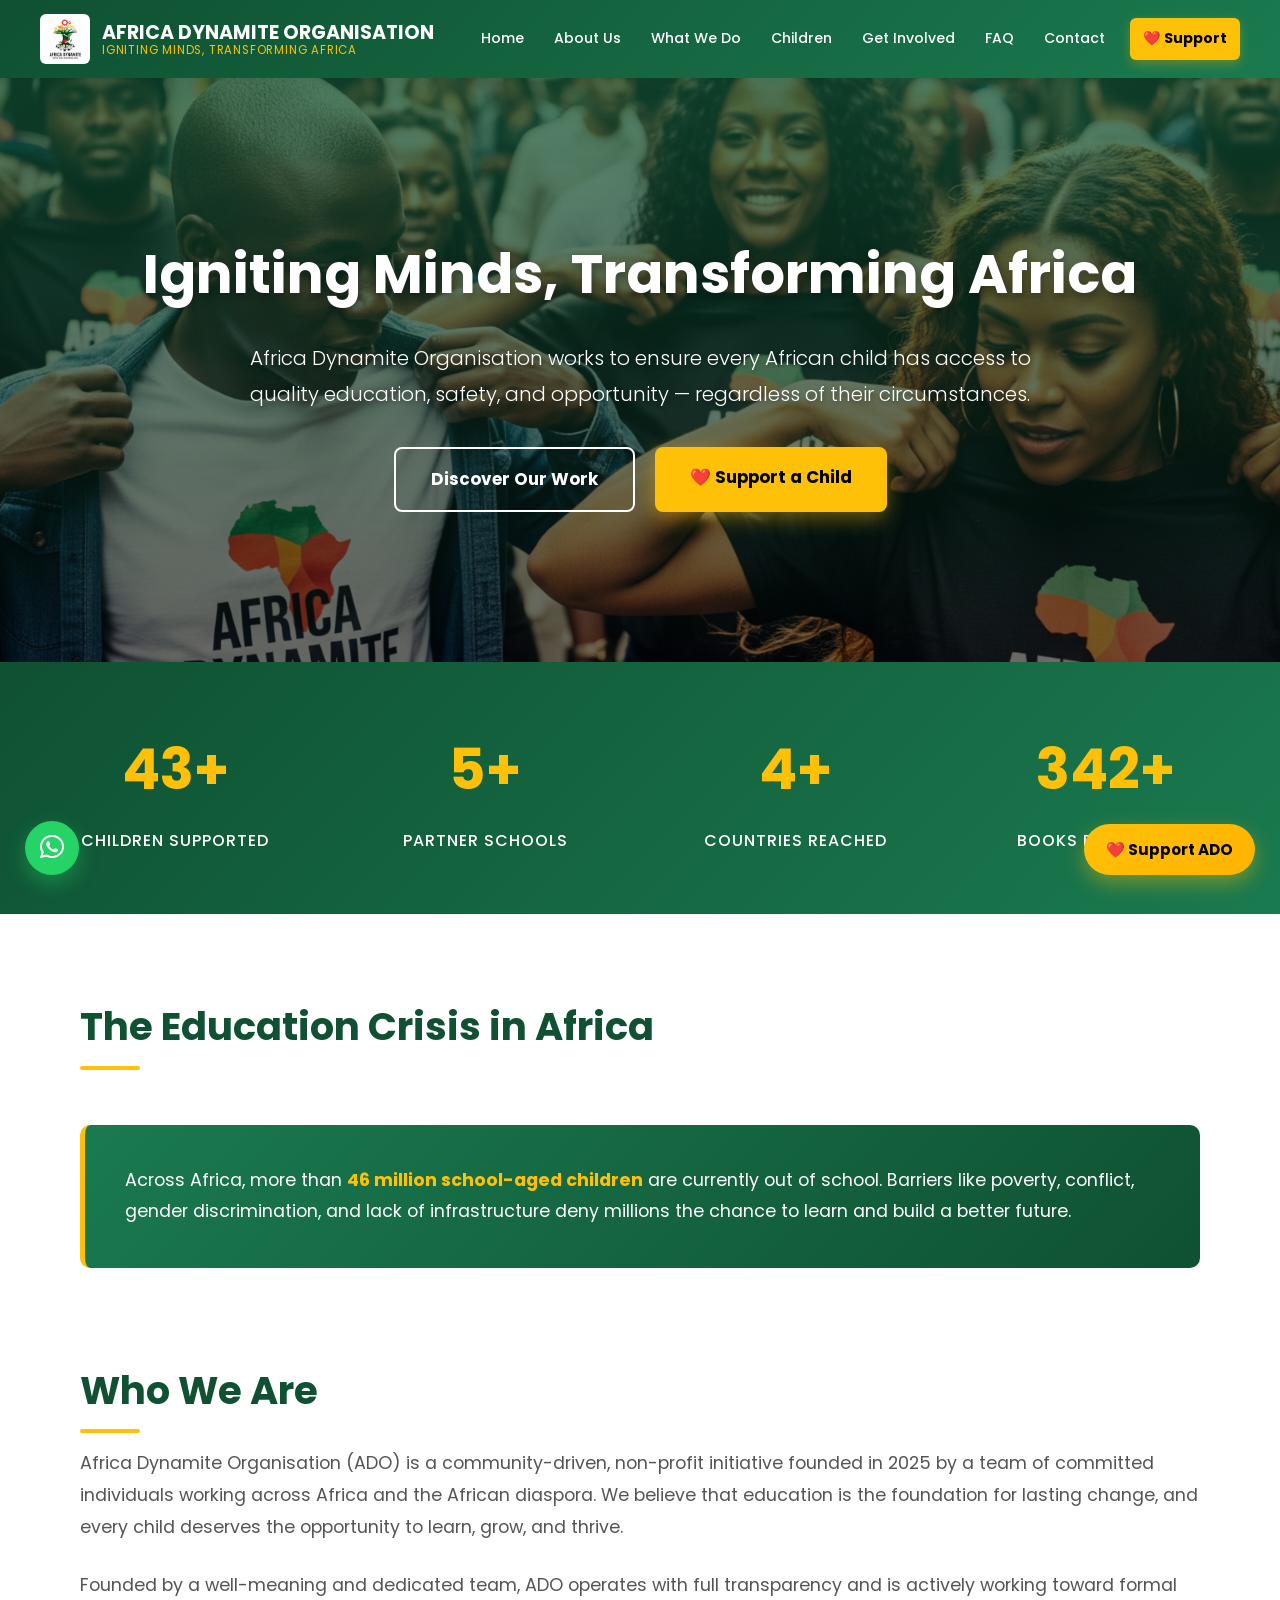
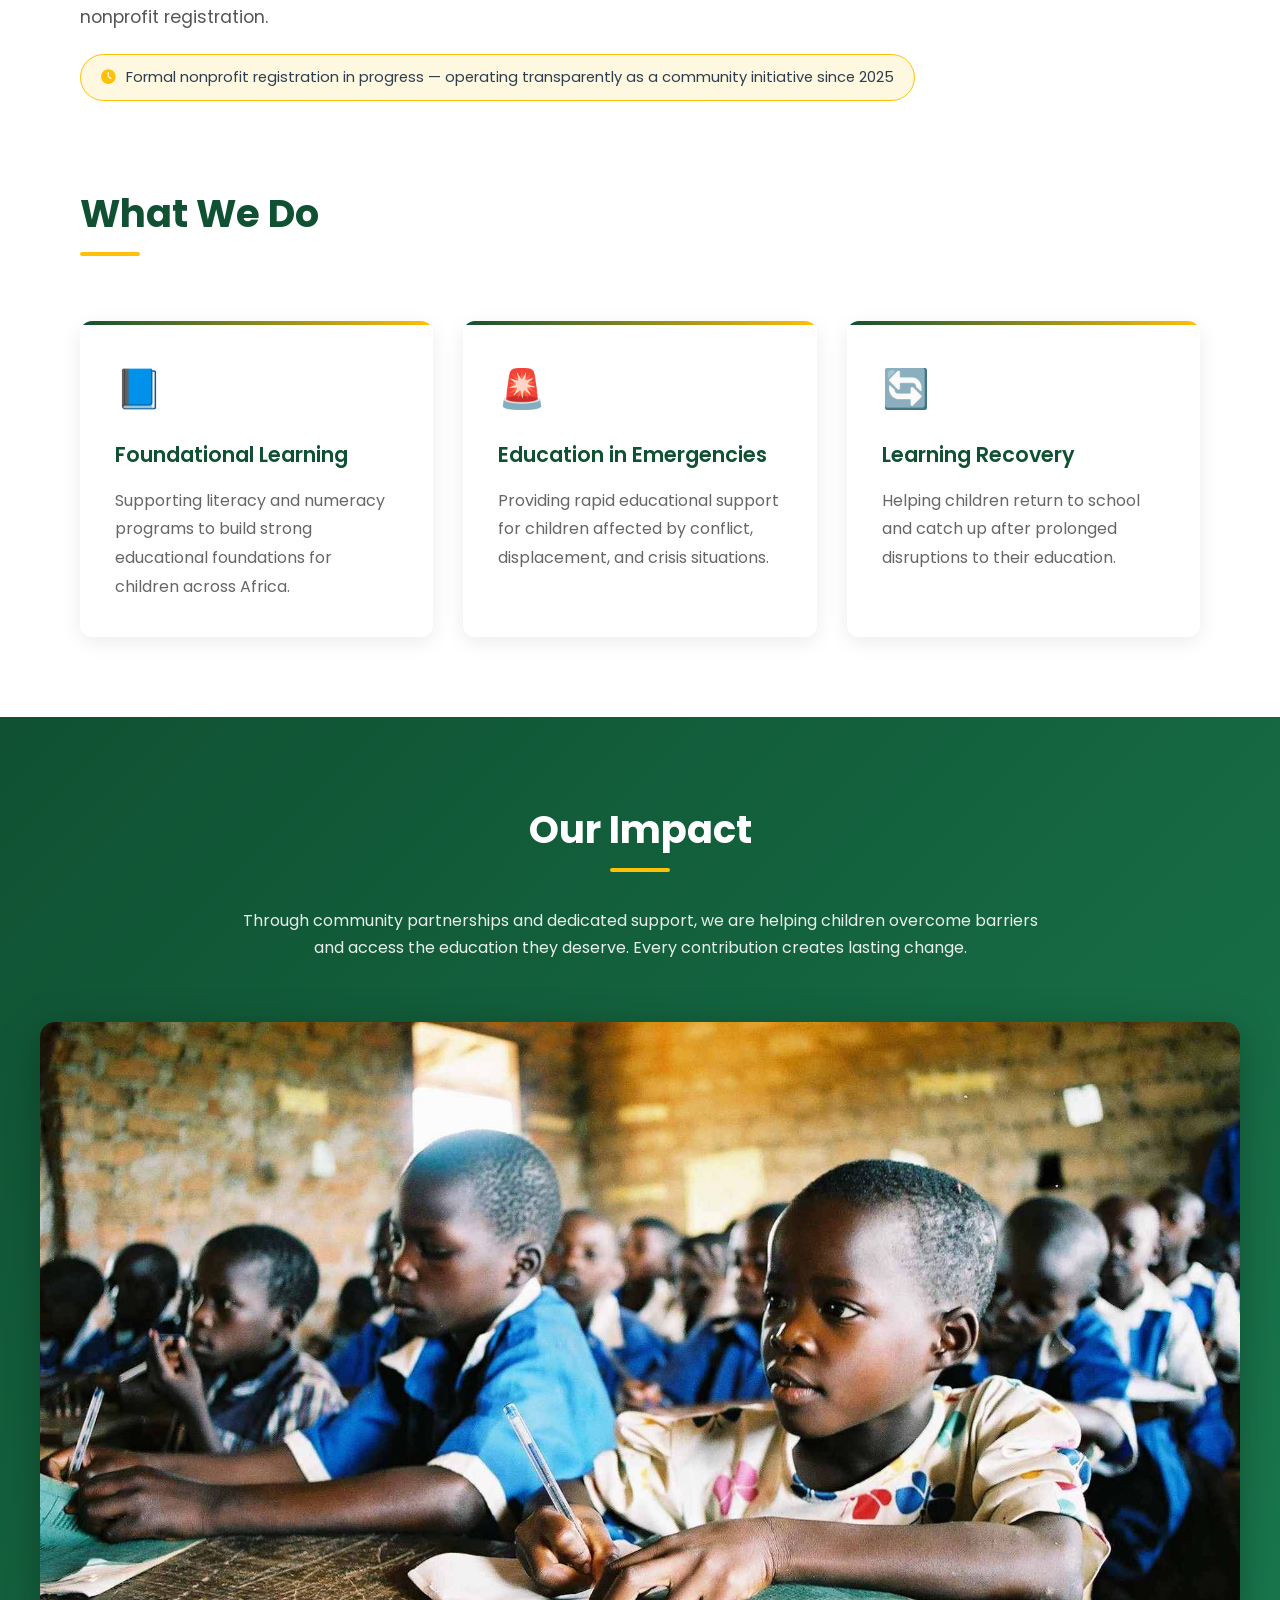
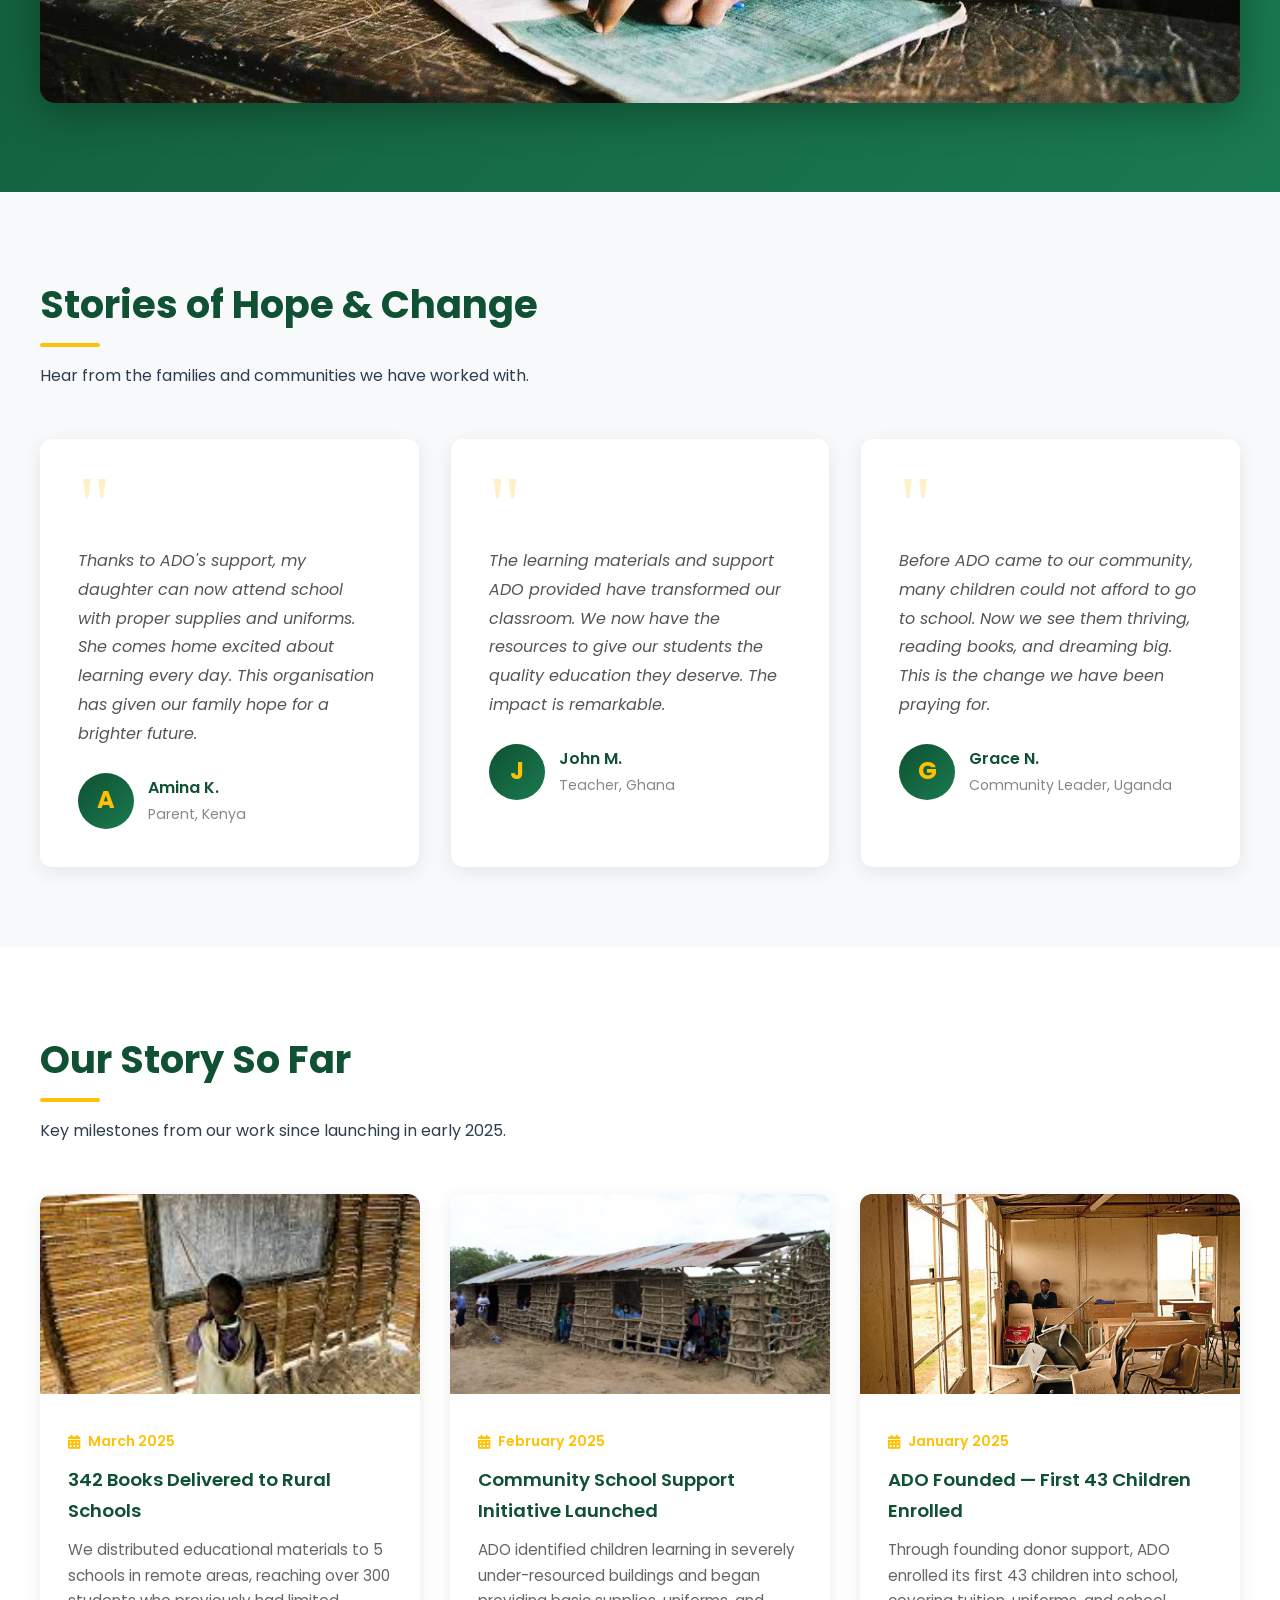
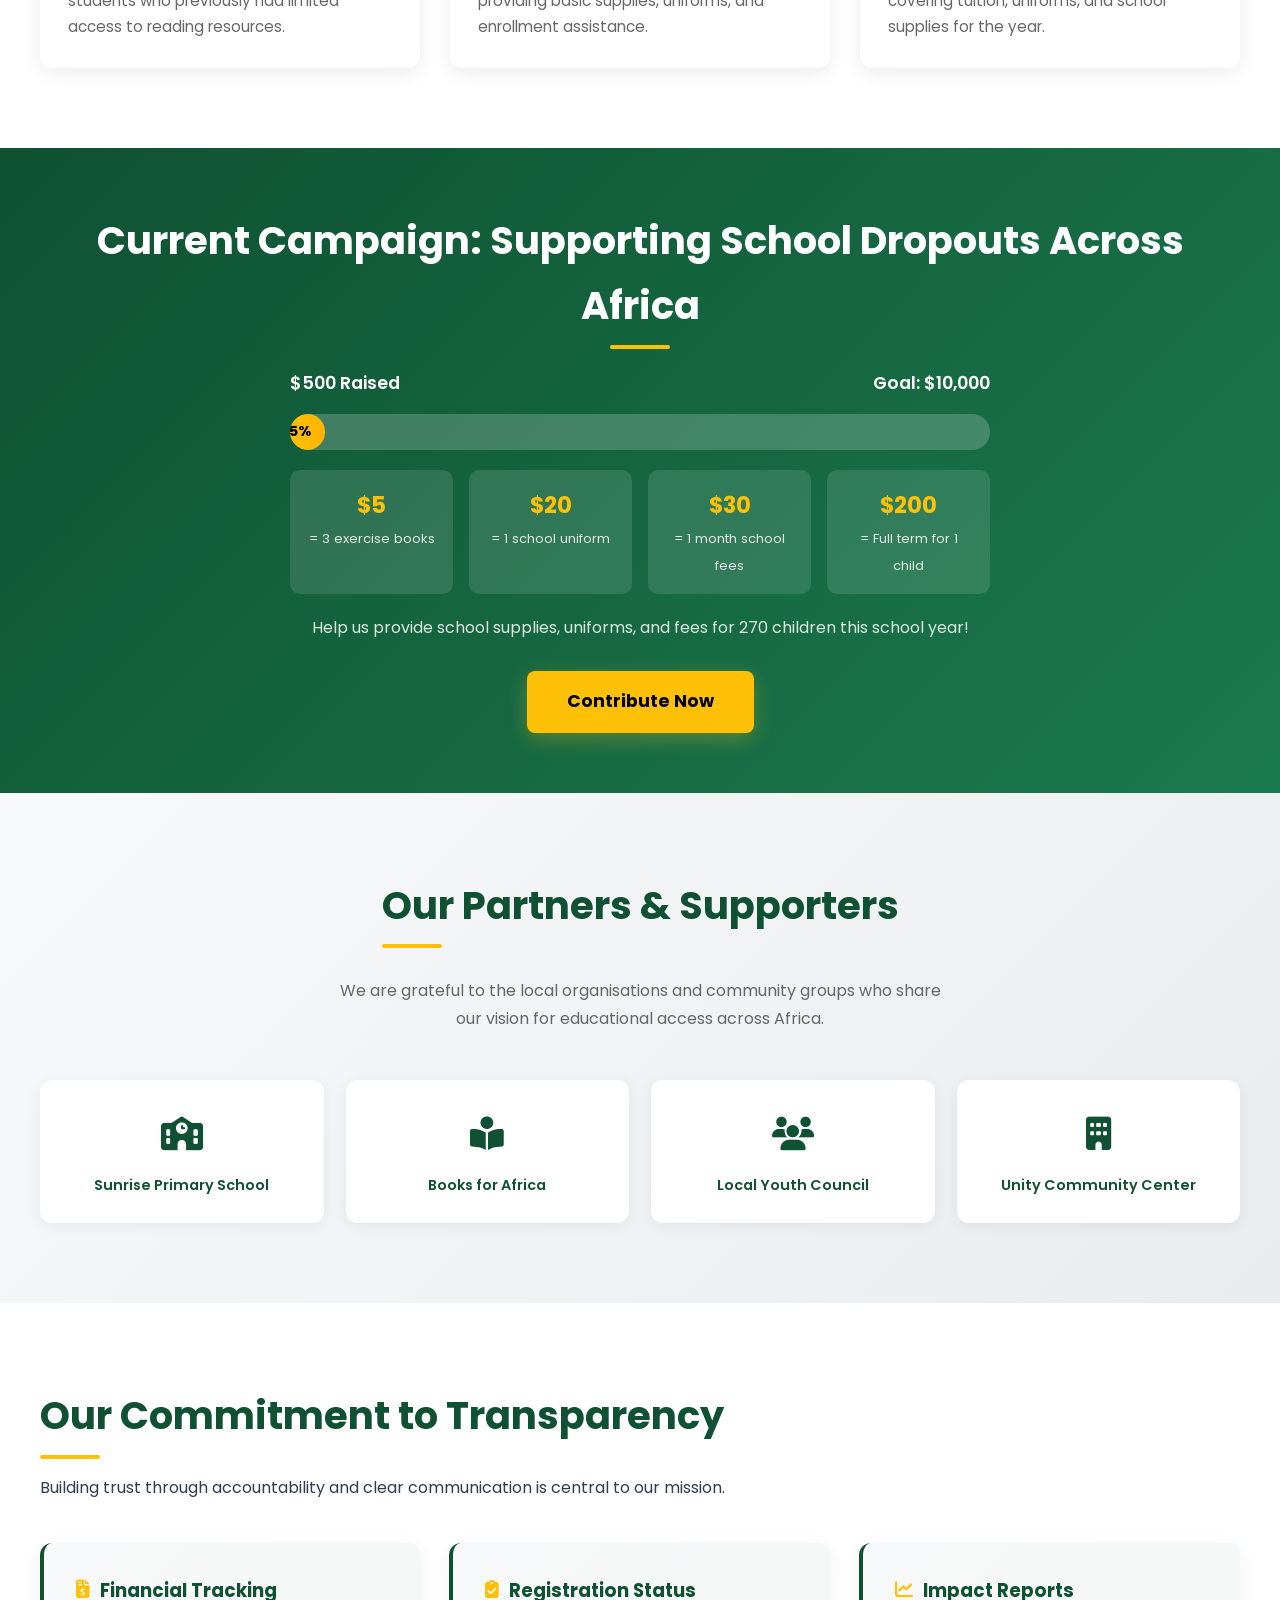
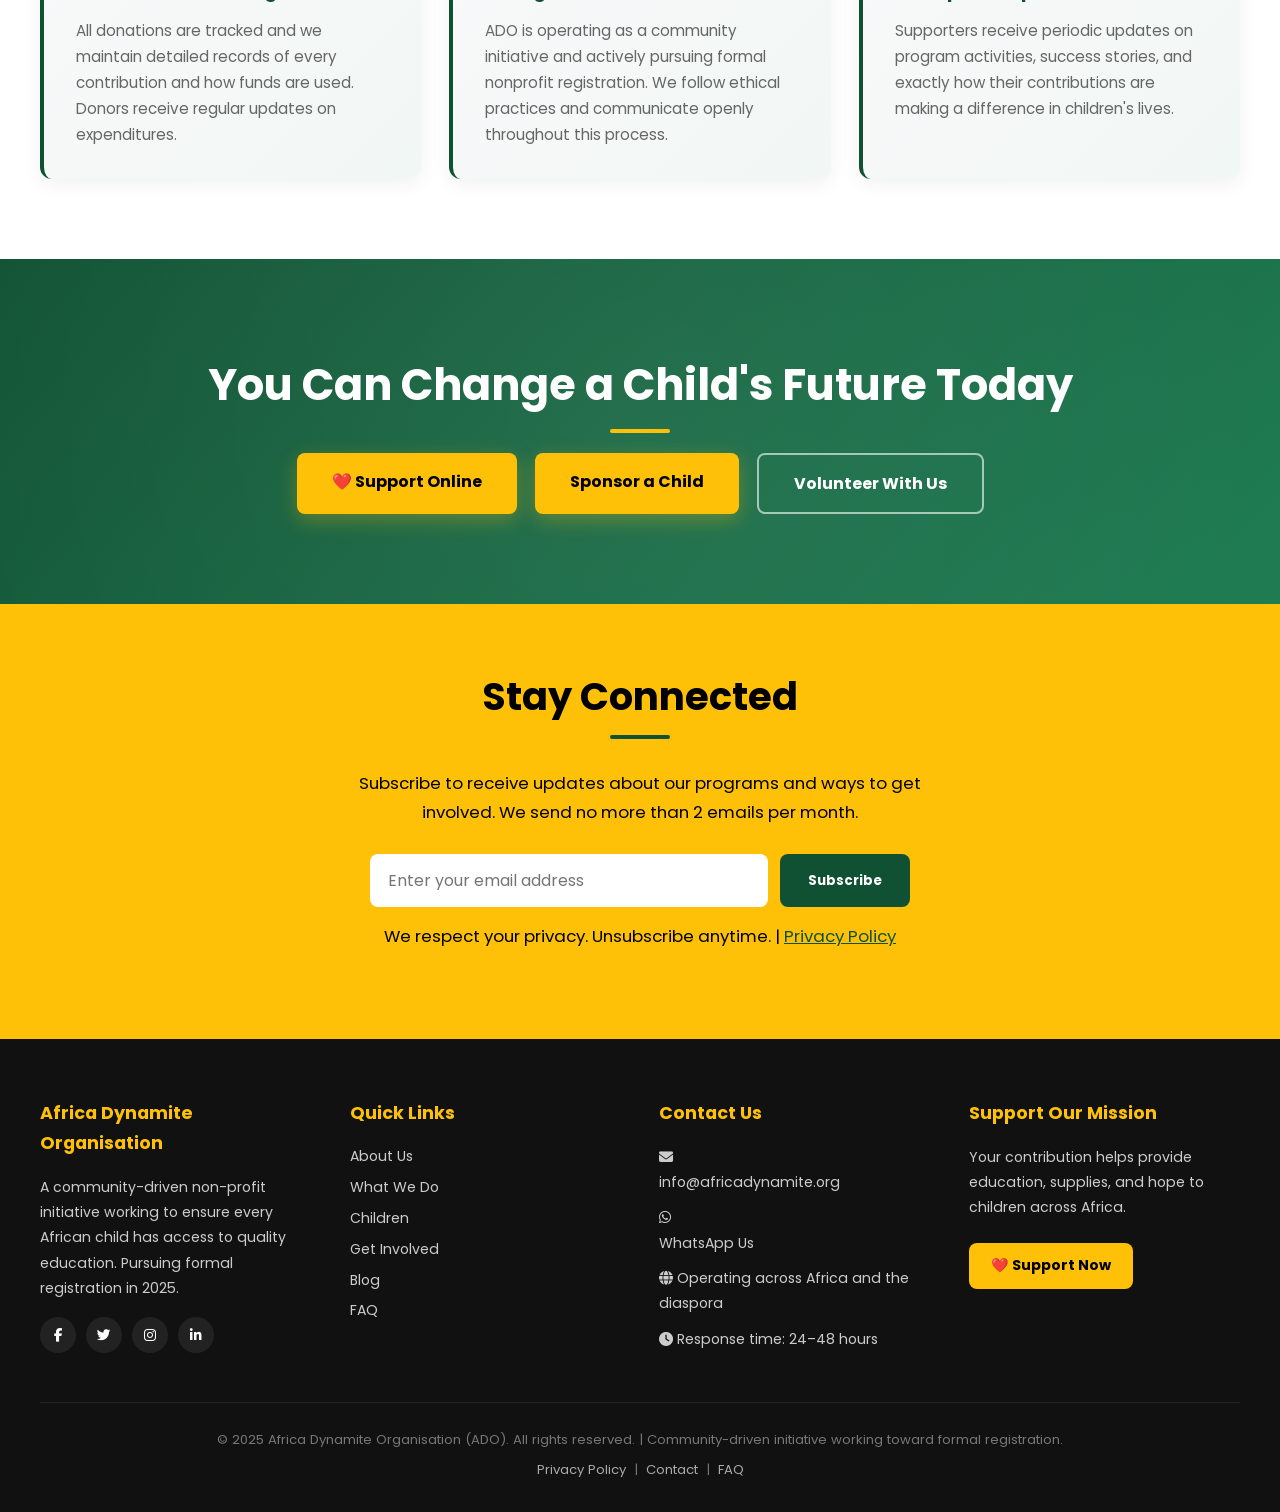
==== commit 7d2ea052: "Update index.html" ====
--- a/index.html
+++ b/index.html
@@ -31,10 +31,10 @@
     .hero p{font-size:1.25rem;max-width:800px;margin:0 auto 35px;line-height:1.8;text-shadow:1px 2px 4px rgba(0,0,0,.3);font-weight:300}
     .hero-buttons{display:flex;gap:20px;justify-content:center;flex-wrap:wrap}
     .hero-buttons a{display:inline-block;padding:16px 35px;font-weight:700;text-decoration:none;border-radius:8px;transition:all .3s;font-size:1.05rem}
-    .hero-buttons a:first-child{background:#ffc107;color:#000;box-shadow:0 6px 20px rgba(255,193,7,.4)}
-    .hero-buttons a:first-child:hover{background:#ffb300;transform:translateY(-3px)}
-    .hero-buttons a:last-child{background:transparent;color:#fff;border:2px solid #fff}
-    .hero-buttons a:last-child:hover{background:#fff;color:#0f5132;transform:translateY(-3px)}
+    .hero-buttons a:first-child{background:transparent;color:#fff;border:2px solid #fff}
+    .hero-buttons a:first-child:hover{background:#fff;color:#0f5132;transform:translateY(-3px)}
+    .hero-buttons a:last-child{background:#ffc107;color:#000;box-shadow:0 6px 20px rgba(255,193,7,.4)}
+    .hero-buttons a:last-child:hover{background:#ffb300;transform:translateY(-3px)}
     .impact-counter{background:linear-gradient(135deg,#0f5132,#1a7a4f);padding:60px 40px;display:grid;grid-template-columns:repeat(auto-fit,minmax(200px,1fr));gap:40px}
     .counter-item{text-align:center;color:#fff}
     .counter-number{font-size:3.5rem;font-weight:700;color:#ffc107;display:block;margin-bottom:10px}
@@ -175,22 +175,19 @@
   </nav>
 </header>
 
+<!-- 1. HERO — mission first, one secondary CTA + one soft learn-more -->
 <section class="hero">
   <div class="hero-content">
     <h1>Igniting Minds, Transforming Africa</h1>
     <p>Africa Dynamite Organisation works to ensure every African child has access to quality education, safety, and opportunity — regardless of their circumstances.</p>
     <div class="hero-buttons">
-      <a href="support.html">❤️ Support Now</a>
-      <a href="children.html">Sponsor a Child</a>
-    </div>
-  </div>
-</section>
-
-<!-- COUNTERS — targets aligned with milestone content:
-     43 children enrolled (Jan 2025) + ongoing = 43
-     5 schools reached (March 2025 milestone)
-     4 countries named in stories: Nigeria, Kenya, Somalia, Uganda
-     342 books delivered (March 2025 milestone) -->
+      <a href="about.html">Discover Our Work</a>
+      <a href="support.html">❤️ Support a Child</a>
+    </div>
+  </div>
+</section>
+
+<!-- 2. STATS — real numbers now earn their place after the mission statement -->
 <div class="impact-counter">
   <div class="counter-item">
     <span class="counter-number" data-target="43">0</span>
@@ -210,22 +207,7 @@
   </div>
 </div>
 
-<section class="donation-progress">
-  <h2>Current Campaign: Supporting School Dropouts Across Africa</h2>
-  <div class="progress-info">
-    <div class="progress-stats"><span>$500 Raised</span><span>Goal: $10,000</span></div>
-    <div class="progress-bar-container"><div class="progress-bar-fill" style="width:5%">5%</div></div>
-    <div class="progress-breakdown">
-      <div class="breakdown-item"><span class="amount">$5</span><span class="label">= 3 exercise books</span></div>
-      <div class="breakdown-item"><span class="amount">$20</span><span class="label">= 1 school uniform</span></div>
-      <div class="breakdown-item"><span class="amount">$30</span><span class="label">= 1 month school fees</span></div>
-      <div class="breakdown-item"><span class="amount">$200</span><span class="label">= Full term for 1 child</span></div>
-    </div>
-    <p style="color:rgba(255,255,255,.85);margin-bottom:20px">Help us provide school supplies, uniforms, and fees for 270 children this school year!</p>
-    <a href="support.html" class="progress-cta">Contribute Now</a>
-  </div>
-</section>
-
+<!-- 3. CRISIS + WHO WE ARE — establish the problem and our response -->
 <div class="section-wrap">
   <h2>The Education Crisis in Africa</h2>
   <div class="crisis-box">
@@ -237,6 +219,7 @@
   <div class="reg-badge"><i class="fas fa-clock"></i> Formal nonprofit registration in progress — operating transparently as a community initiative since 2025</div>
 </div>
 
+<!-- 4. WHAT WE DO — our programmes -->
 <div class="section-wrap" style="padding-top:0">
   <h2>What We Do</h2>
   <div class="programs">
@@ -246,12 +229,14 @@
   </div>
 </div>
 
+<!-- 5. OUR IMPACT — photo + overview -->
 <section class="impact-section">
   <h2>Our Impact</h2>
   <p>Through community partnerships and dedicated support, we are helping children overcome barriers and access the education they deserve. Every contribution creates lasting change.</p>
   <img src="Image/out3.jpg" alt="Children studying in a classroom supported by ADO">
 </section>
 
+<!-- 6. STORIES — human faces build emotional connection -->
 <section class="testimonials-section">
   <div class="testimonials-inner">
     <h2>Stories of Hope &amp; Change</h2>
@@ -276,6 +261,7 @@
   </div>
 </section>
 
+<!-- 7. OUR STORY / MILESTONES — proof of track record -->
 <section class="news-section">
   <div class="news-inner">
     <h2>Our Story So Far</h2>
@@ -288,6 +274,24 @@
   </div>
 </section>
 
+<!-- 8. CURRENT CAMPAIGN — now earns its place; visitor understands the context -->
+<section class="donation-progress">
+  <h2>Current Campaign: Supporting School Dropouts Across Africa</h2>
+  <div class="progress-info">
+    <div class="progress-stats"><span>$500 Raised</span><span>Goal: $10,000</span></div>
+    <div class="progress-bar-container"><div class="progress-bar-fill" style="width:5%">5%</div></div>
+    <div class="progress-breakdown">
+      <div class="breakdown-item"><span class="amount">$5</span><span class="label">= 3 exercise books</span></div>
+      <div class="breakdown-item"><span class="amount">$20</span><span class="label">= 1 school uniform</span></div>
+      <div class="breakdown-item"><span class="amount">$30</span><span class="label">= 1 month school fees</span></div>
+      <div class="breakdown-item"><span class="amount">$200</span><span class="label">= Full term for 1 child</span></div>
+    </div>
+    <p style="color:rgba(255,255,255,.85);margin-bottom:20px">Help us provide school supplies, uniforms, and fees for 270 children this school year!</p>
+    <a href="support.html" class="progress-cta">Contribute Now</a>
+  </div>
+</section>
+
+<!-- 9. PARTNERS — social proof -->
 <section class="partners-section">
   <div class="partners-inner">
     <h2>Our Partners &amp; Supporters</h2>
@@ -301,6 +305,7 @@
   </div>
 </section>
 
+<!-- 10. TRANSPARENCY — final trust seal before the closing ask -->
 <section class="transparency-section">
   <div class="transparency-inner">
     <h2>Our Commitment to Transparency</h2>
@@ -313,6 +318,7 @@
   </div>
 </section>
 
+<!-- 11. CLOSING CTA — earned after the full journey -->
 <section class="cta-section">
   <h2>You Can Change a Child's Future Today</h2>
   <div class="cta-buttons">
@@ -325,7 +331,7 @@
 <section class="newsletter">
   <h2>Stay Connected</h2>
   <p>Subscribe to receive updates about our programs and ways to get involved. We send no more than 2 emails per month.</p>
-  <form class="newsletter-form" action="https://formspree.io/f/africadynamite25" method="POST">
+  <form class="newsletter-form" action="https://formspree.io/f/mnjryzrn" method="POST">
     <input type="email" name="email" placeholder="Enter your email address" required>
     <button type="submit">Subscribe</button>
   </form>
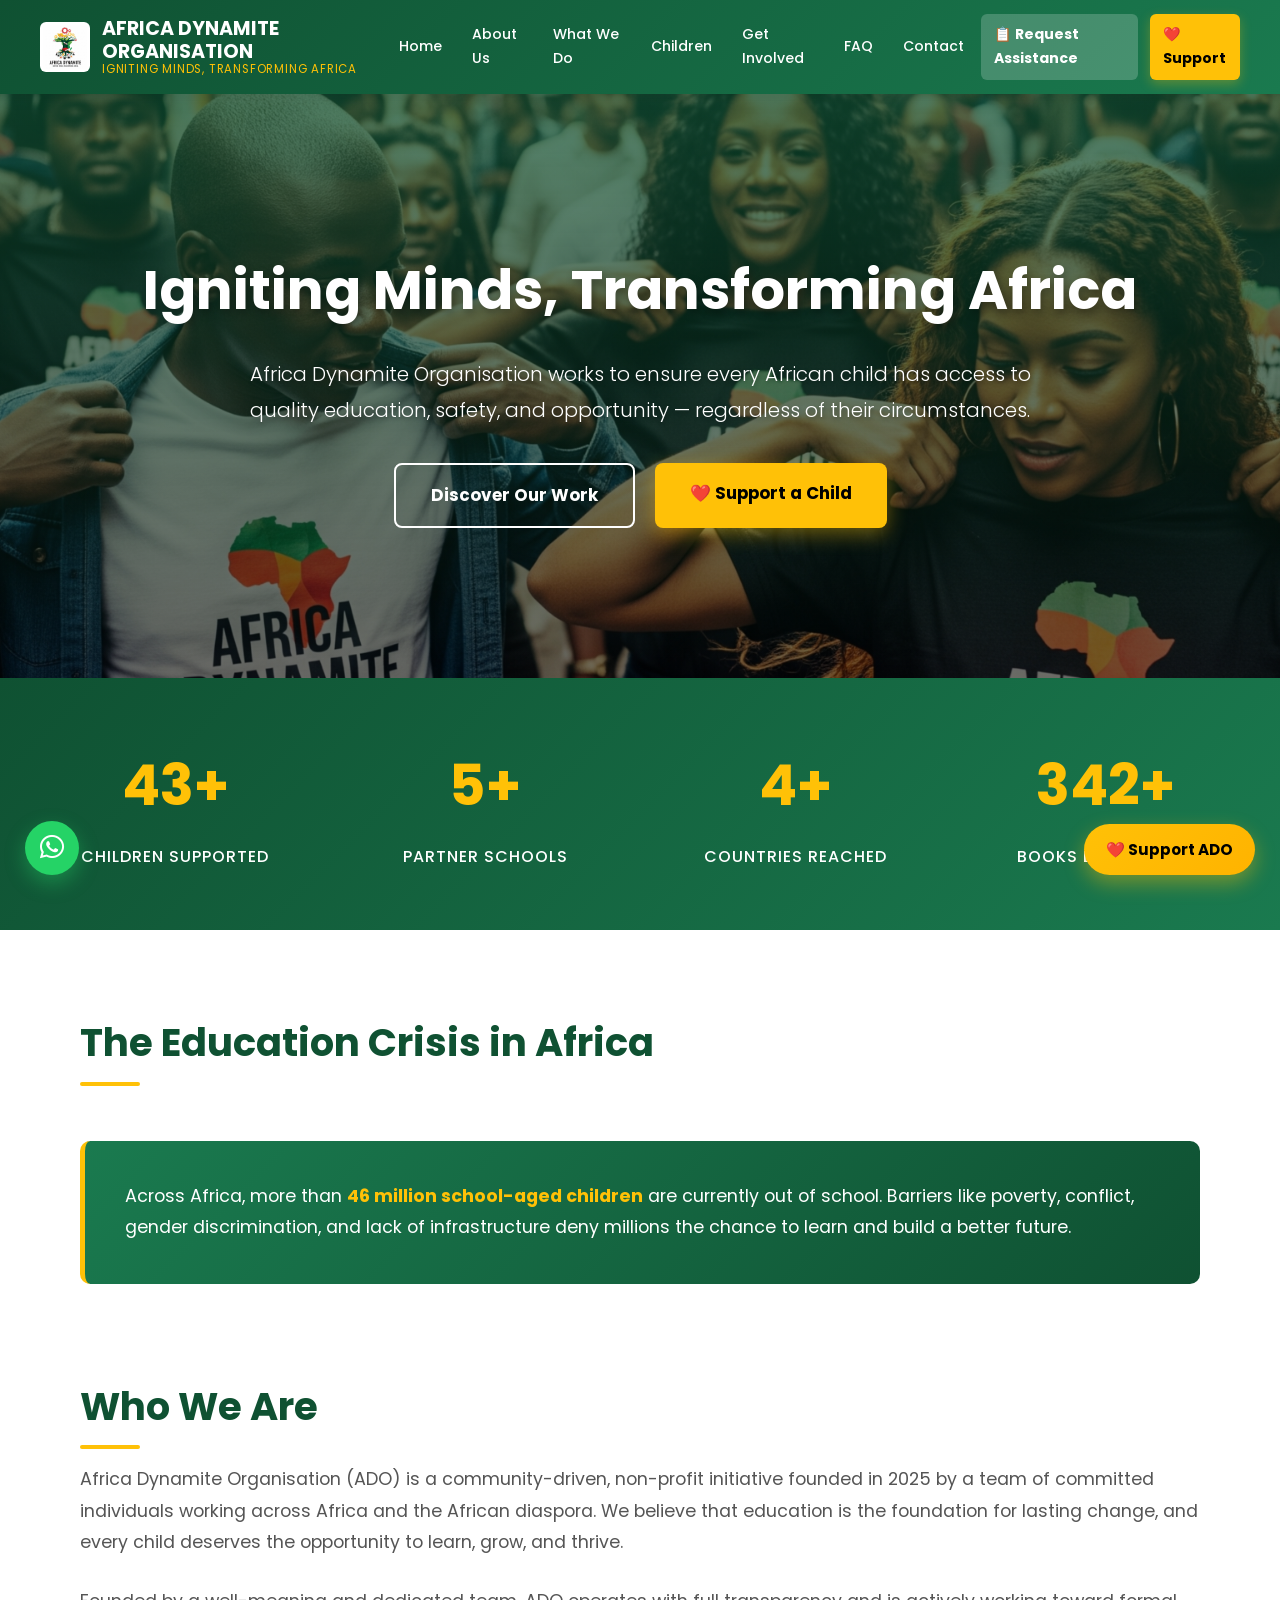
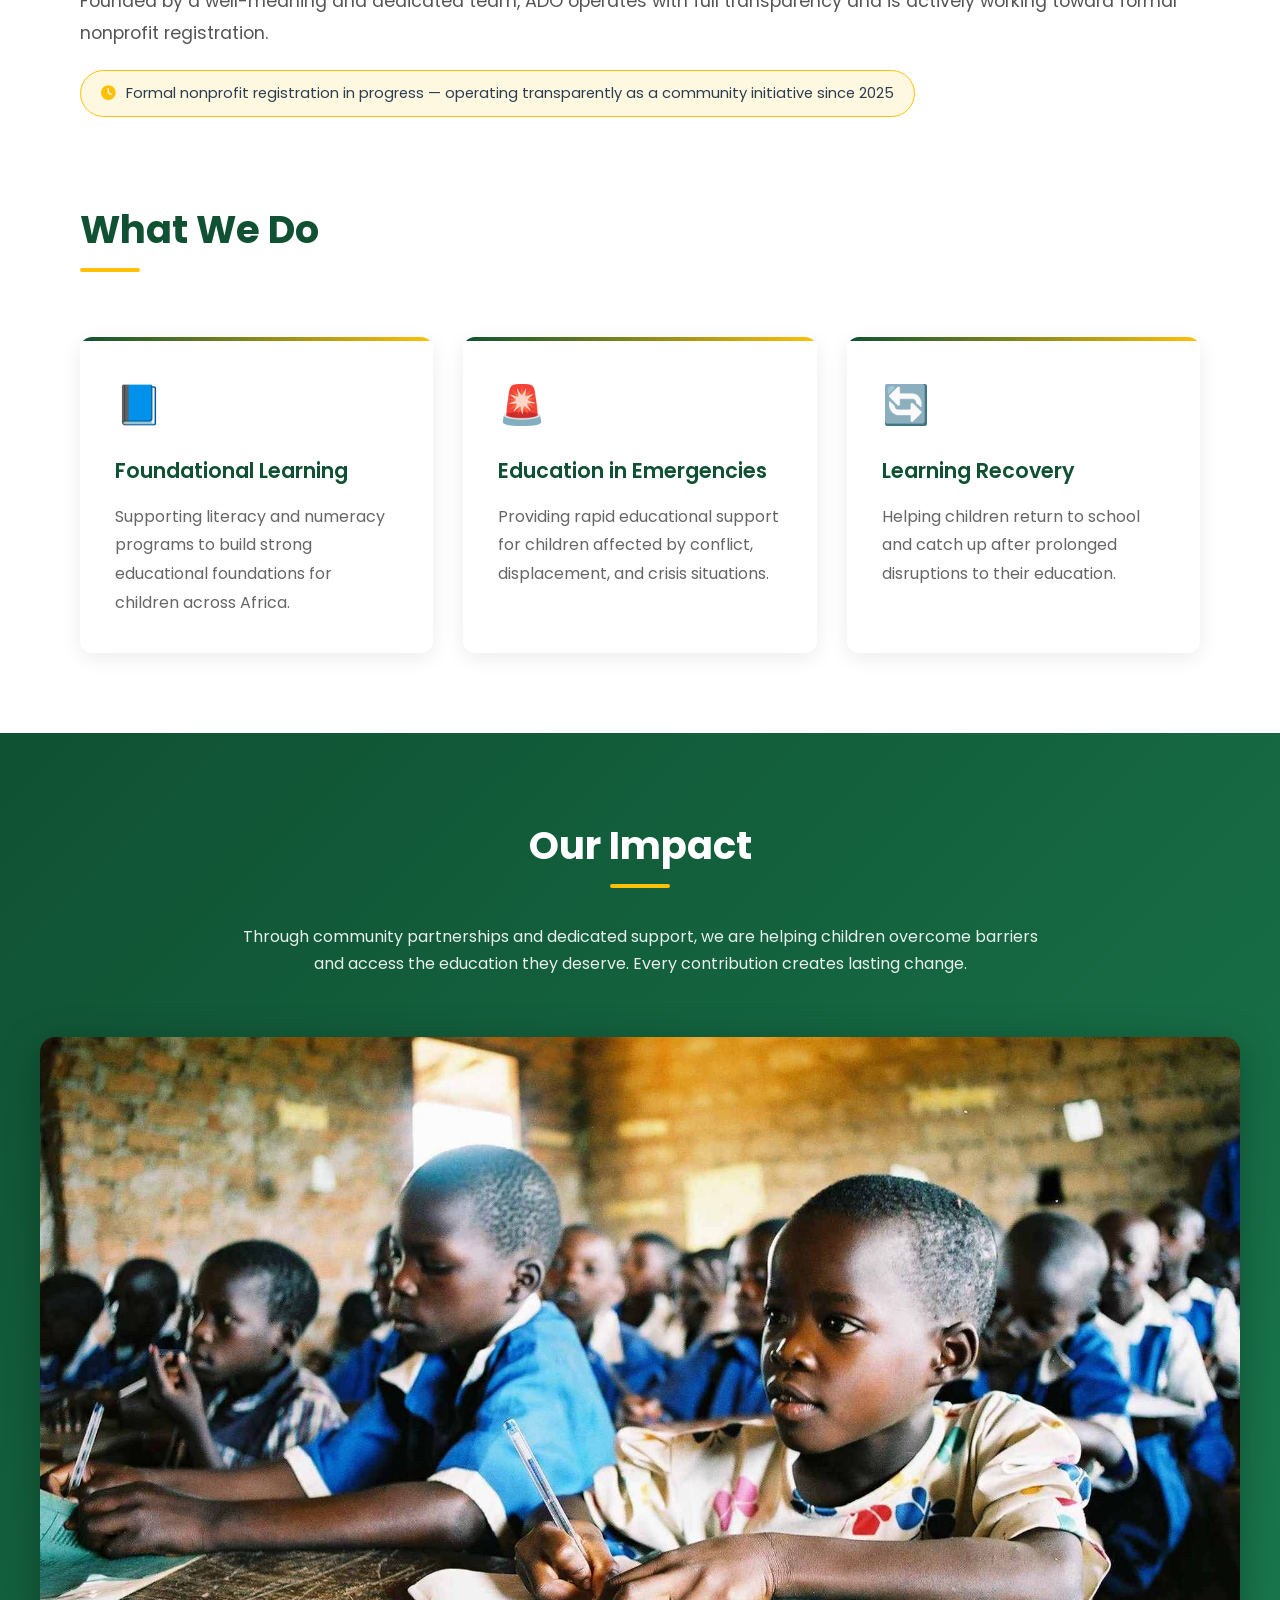
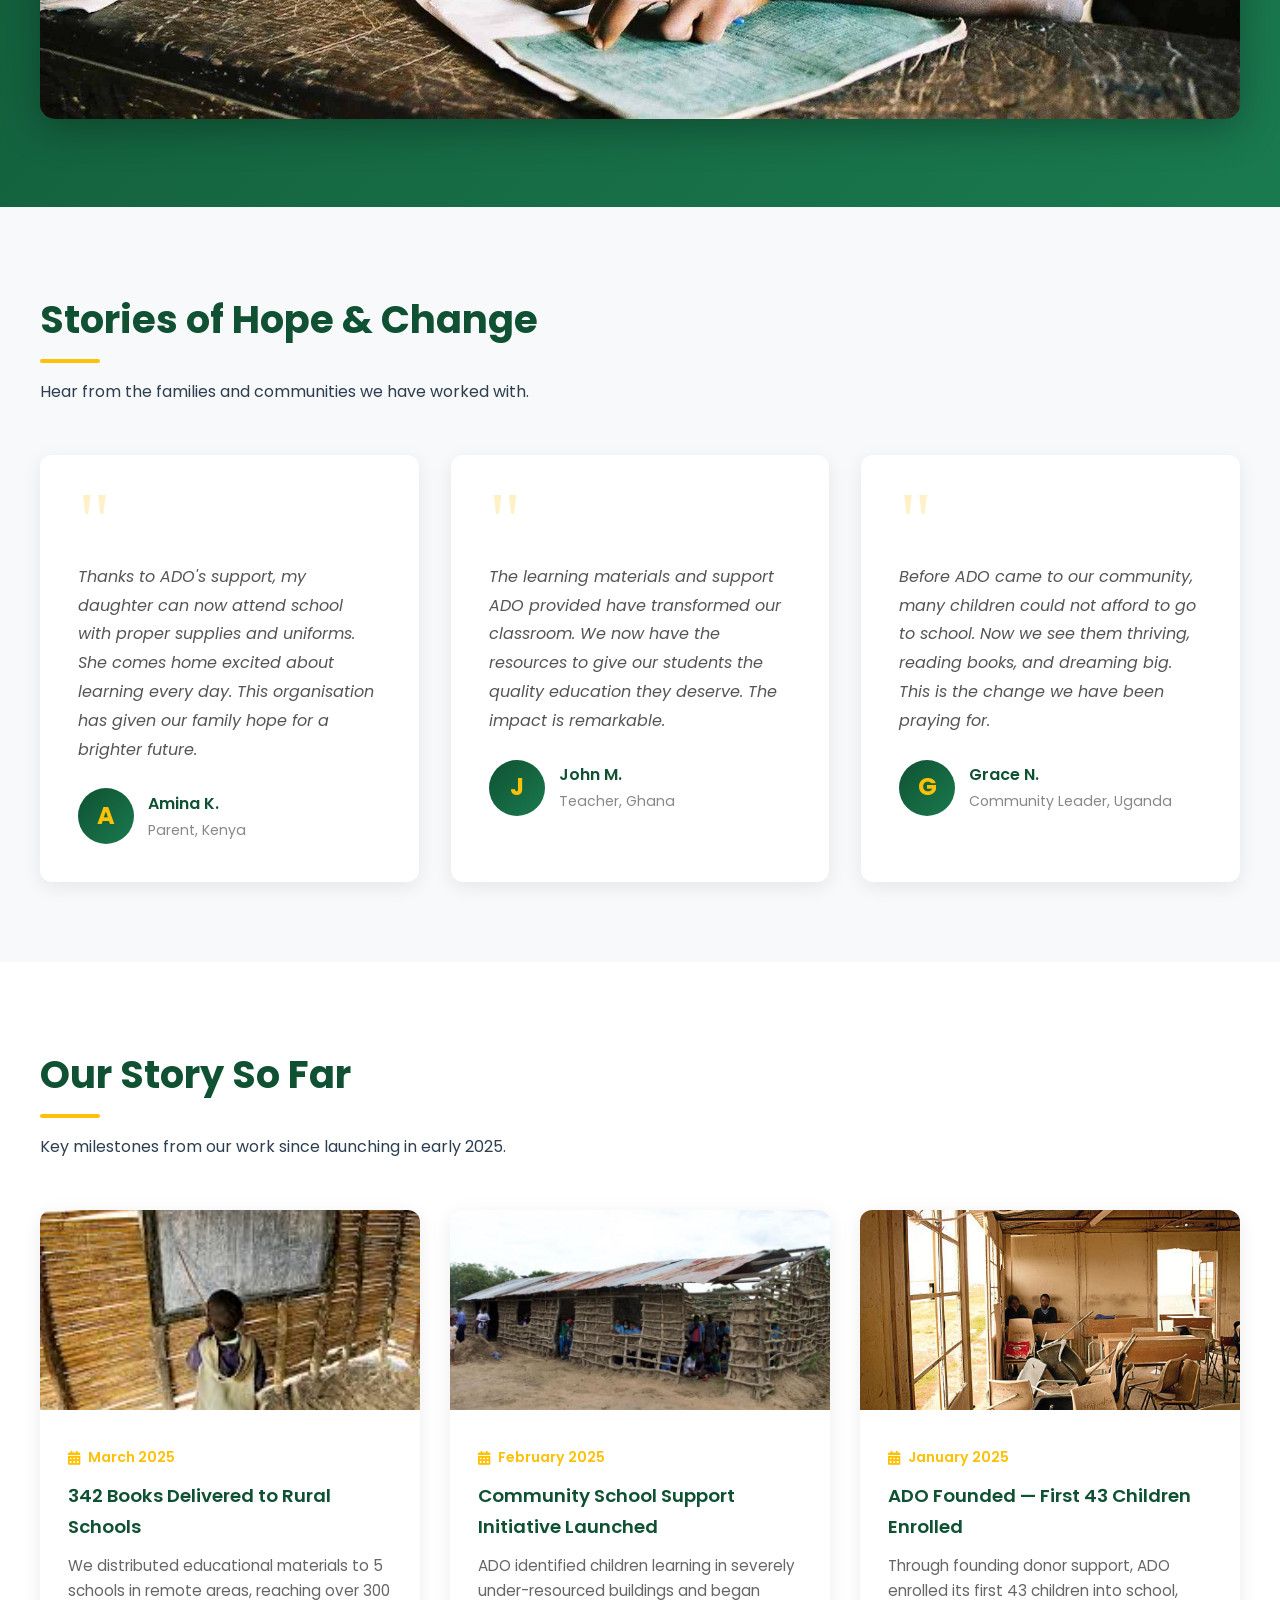
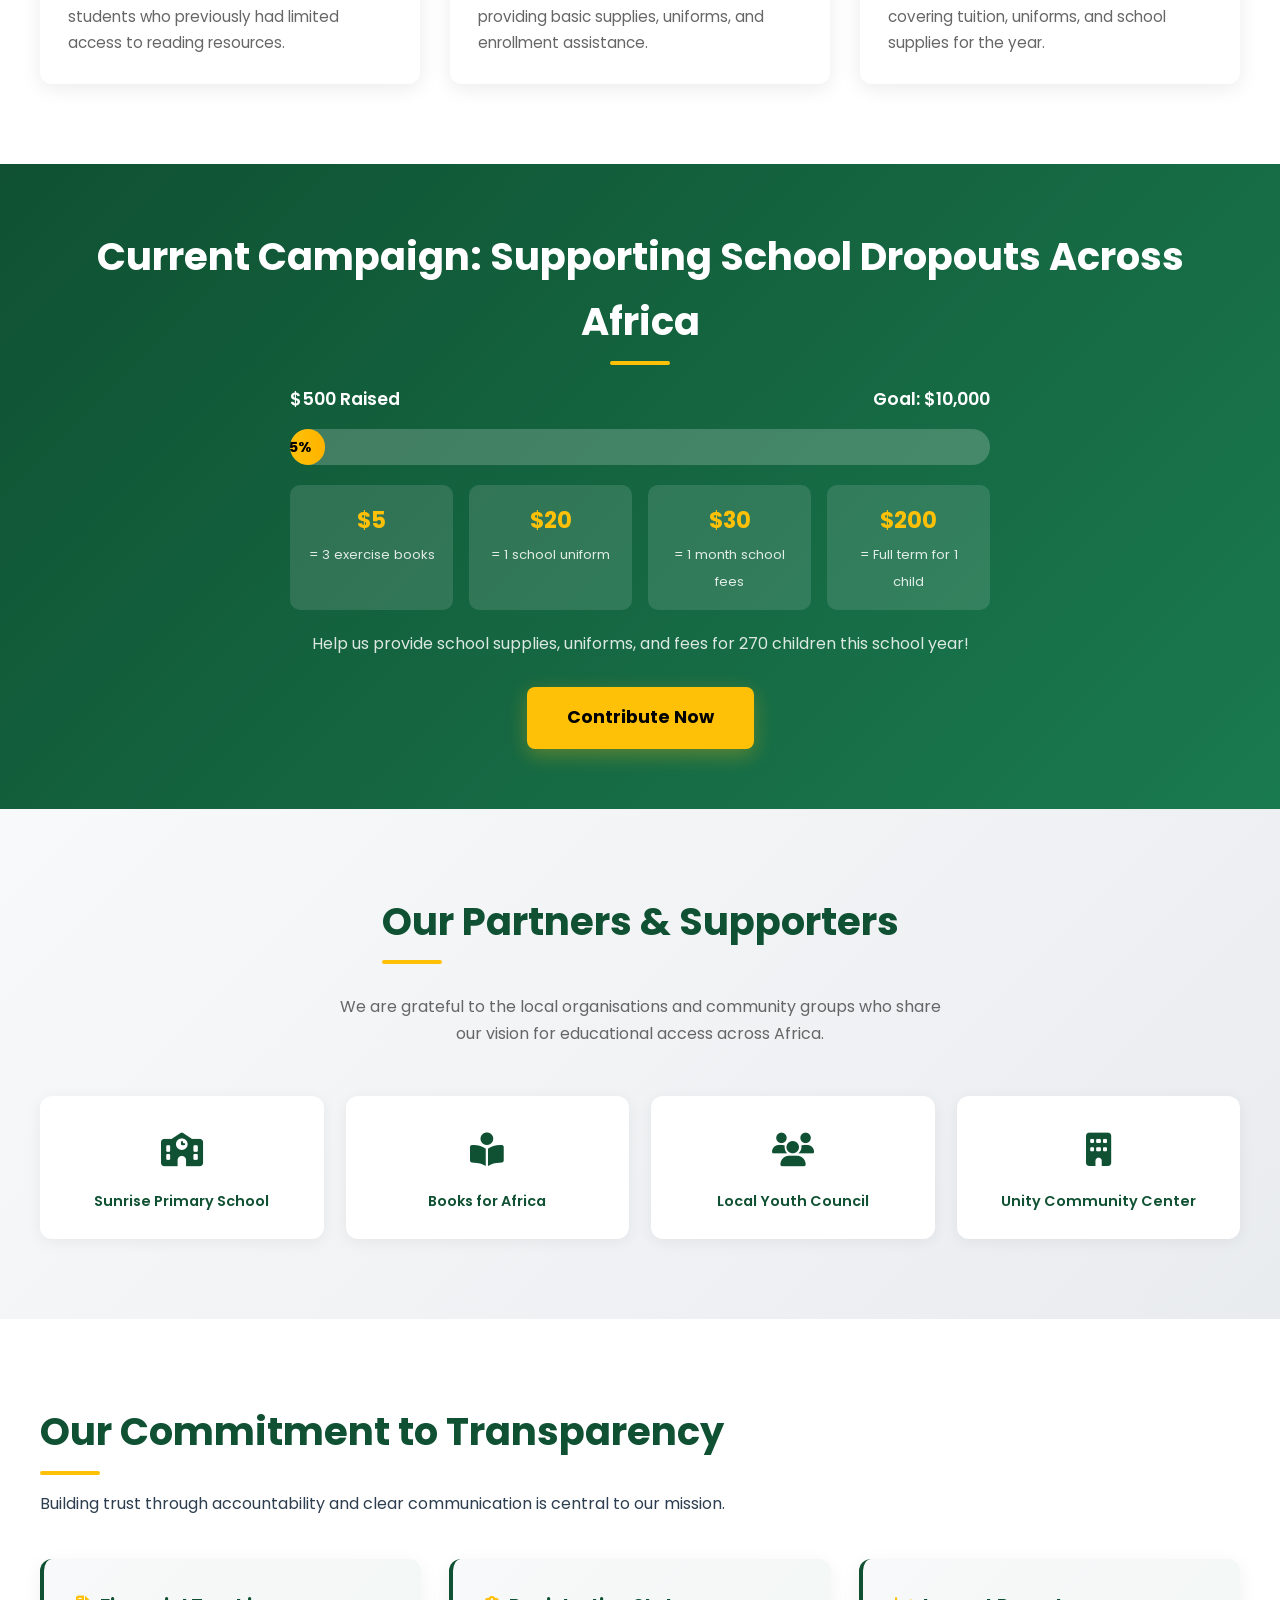
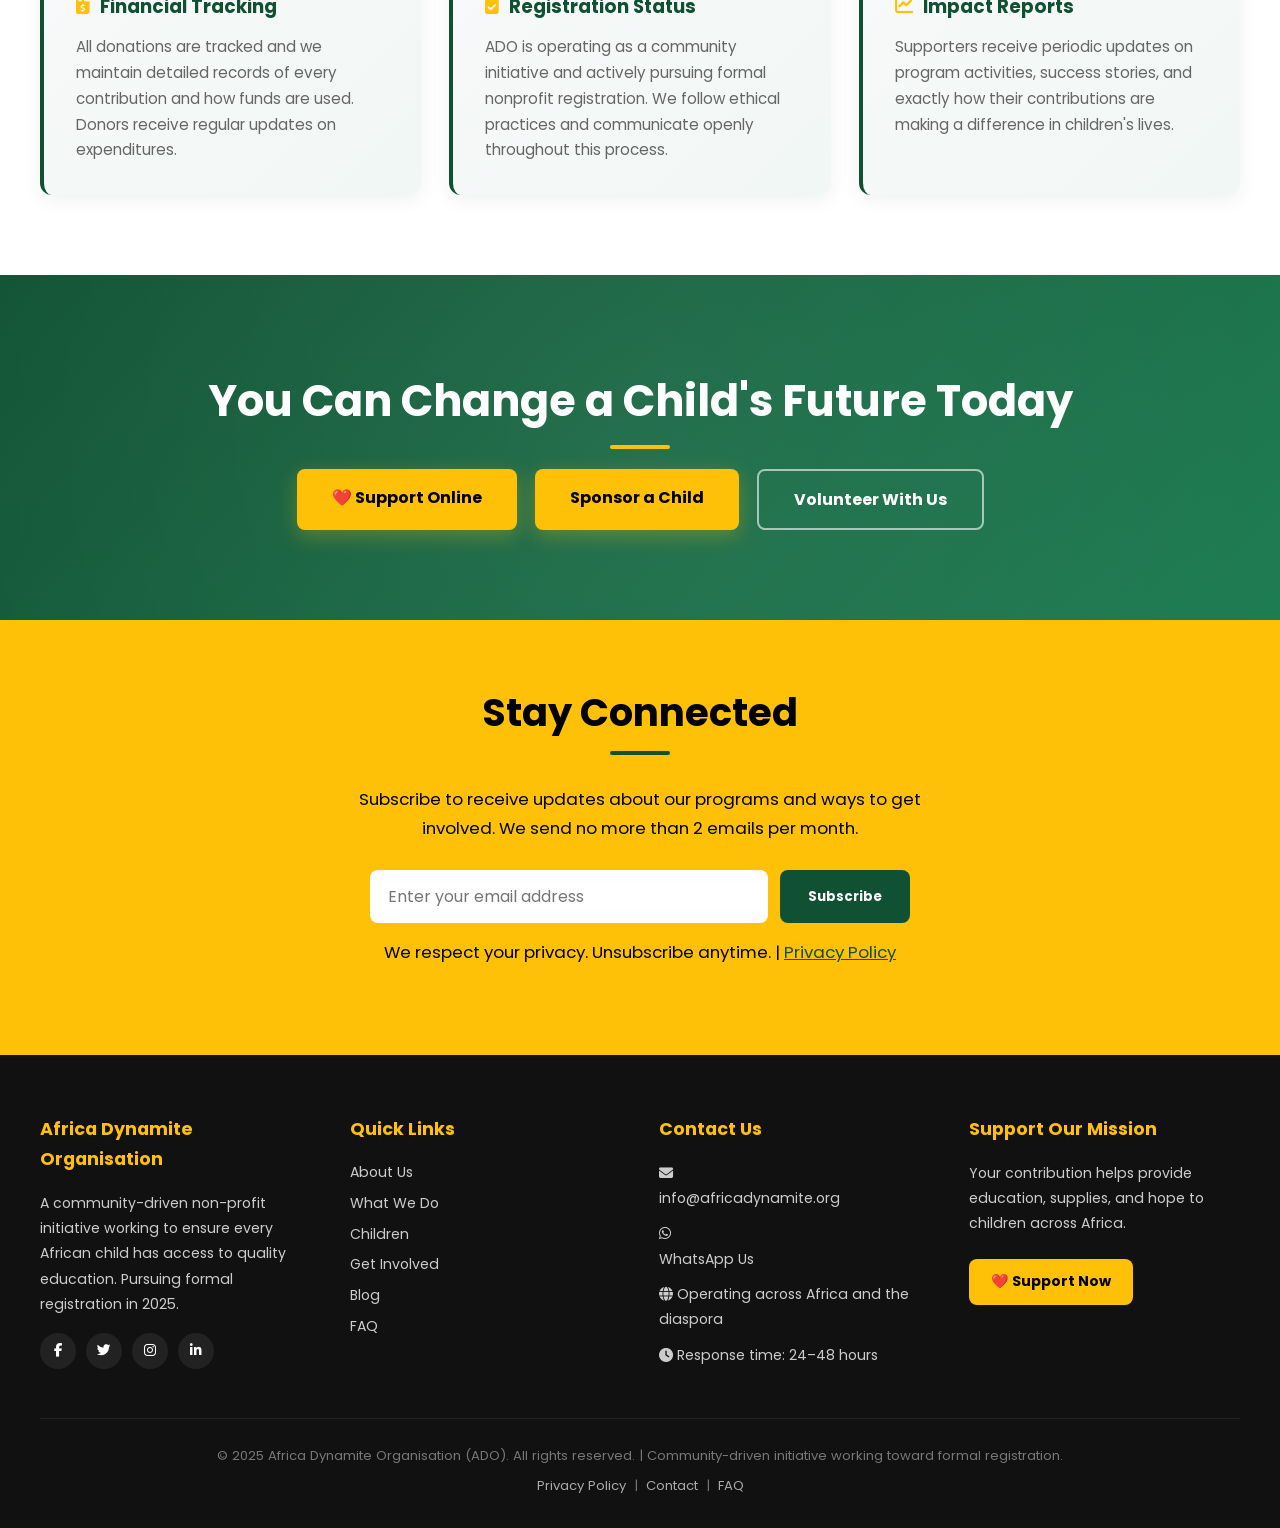
==== commit eedce67e: "Update index.html" ====
--- a/index.html
+++ b/index.html
@@ -171,11 +171,11 @@
     <a href="get-involved.html">Get Involved</a>
     <a href="faq.html">FAQ</a>
     <a href="contact.html">Contact</a>
+    <a href="request-assistance.html" style="background:rgba(255,255,255,.2);font-weight:700">📋 Request Assistance</a>
     <a href="support.html" class="support-btn">❤️ Support</a>
   </nav>
 </header>
 
-<!-- 1. HERO — mission first, one secondary CTA + one soft learn-more -->
 <section class="hero">
   <div class="hero-content">
     <h1>Igniting Minds, Transforming Africa</h1>
@@ -187,7 +187,6 @@
   </div>
 </section>
 
-<!-- 2. STATS — real numbers now earn their place after the mission statement -->
 <div class="impact-counter">
   <div class="counter-item">
     <span class="counter-number" data-target="43">0</span>
@@ -207,7 +206,6 @@
   </div>
 </div>
 
-<!-- 3. CRISIS + WHO WE ARE — establish the problem and our response -->
 <div class="section-wrap">
   <h2>The Education Crisis in Africa</h2>
   <div class="crisis-box">
@@ -219,7 +217,6 @@
   <div class="reg-badge"><i class="fas fa-clock"></i> Formal nonprofit registration in progress — operating transparently as a community initiative since 2025</div>
 </div>
 
-<!-- 4. WHAT WE DO — our programmes -->
 <div class="section-wrap" style="padding-top:0">
   <h2>What We Do</h2>
   <div class="programs">
@@ -229,14 +226,12 @@
   </div>
 </div>
 
-<!-- 5. OUR IMPACT — photo + overview -->
 <section class="impact-section">
   <h2>Our Impact</h2>
   <p>Through community partnerships and dedicated support, we are helping children overcome barriers and access the education they deserve. Every contribution creates lasting change.</p>
   <img src="Image/out3.jpg" alt="Children studying in a classroom supported by ADO">
 </section>
 
-<!-- 6. STORIES — human faces build emotional connection -->
 <section class="testimonials-section">
   <div class="testimonials-inner">
     <h2>Stories of Hope &amp; Change</h2>
@@ -261,7 +256,6 @@
   </div>
 </section>
 
-<!-- 7. OUR STORY / MILESTONES — proof of track record -->
 <section class="news-section">
   <div class="news-inner">
     <h2>Our Story So Far</h2>
@@ -274,7 +268,6 @@
   </div>
 </section>
 
-<!-- 8. CURRENT CAMPAIGN — now earns its place; visitor understands the context -->
 <section class="donation-progress">
   <h2>Current Campaign: Supporting School Dropouts Across Africa</h2>
   <div class="progress-info">
@@ -291,7 +284,6 @@
   </div>
 </section>
 
-<!-- 9. PARTNERS — social proof -->
 <section class="partners-section">
   <div class="partners-inner">
     <h2>Our Partners &amp; Supporters</h2>
@@ -305,7 +297,6 @@
   </div>
 </section>
 
-<!-- 10. TRANSPARENCY — final trust seal before the closing ask -->
 <section class="transparency-section">
   <div class="transparency-inner">
     <h2>Our Commitment to Transparency</h2>
@@ -318,7 +309,6 @@
   </div>
 </section>
 
-<!-- 11. CLOSING CTA — earned after the full journey -->
 <section class="cta-section">
   <h2>You Can Change a Child's Future Today</h2>
   <div class="cta-buttons">
@@ -381,12 +371,14 @@
 <div class="sticky-support">
   <form action="https://www.paypal.com/cgi-bin/webscr" method="post" target="_blank">
     <input type="hidden" name="cmd" value="_xclick">
-    <input type="hidden" name="business" value="africadynamite25@gmail.com">
-    <input type="hidden" name="item_name" value="Support for Africa Dynamite Organisation">
+    <input type="hidden" name="business" value="africadynamite1@gmail.com">
+    <input type="hidden" name="item_name" value="Donation to Africa Dynamite Organisation">
+    <input type="hidden" name="amount" value="10.00">
     <input type="hidden" name="currency_code" value="USD">
     <input type="hidden" name="no_shipping" value="1">
-    <input type="hidden" name="return" value="https://africady.mbahedwin0.workers.dev/thank-you.html">
-    <input type="hidden" name="cancel_return" value="https://africady.mbahedwin0.workers.dev/support.html">
+    <input type="hidden" name="no_note" value="1">
+    <input type="hidden" name="return" value="https://africadynamite.org/thank-you.html">
+    <input type="hidden" name="cancel_return" value="https://africadynamite.org/support.html">
     <button type="submit">❤️ Support ADO</button>
   </form>
 </div>
